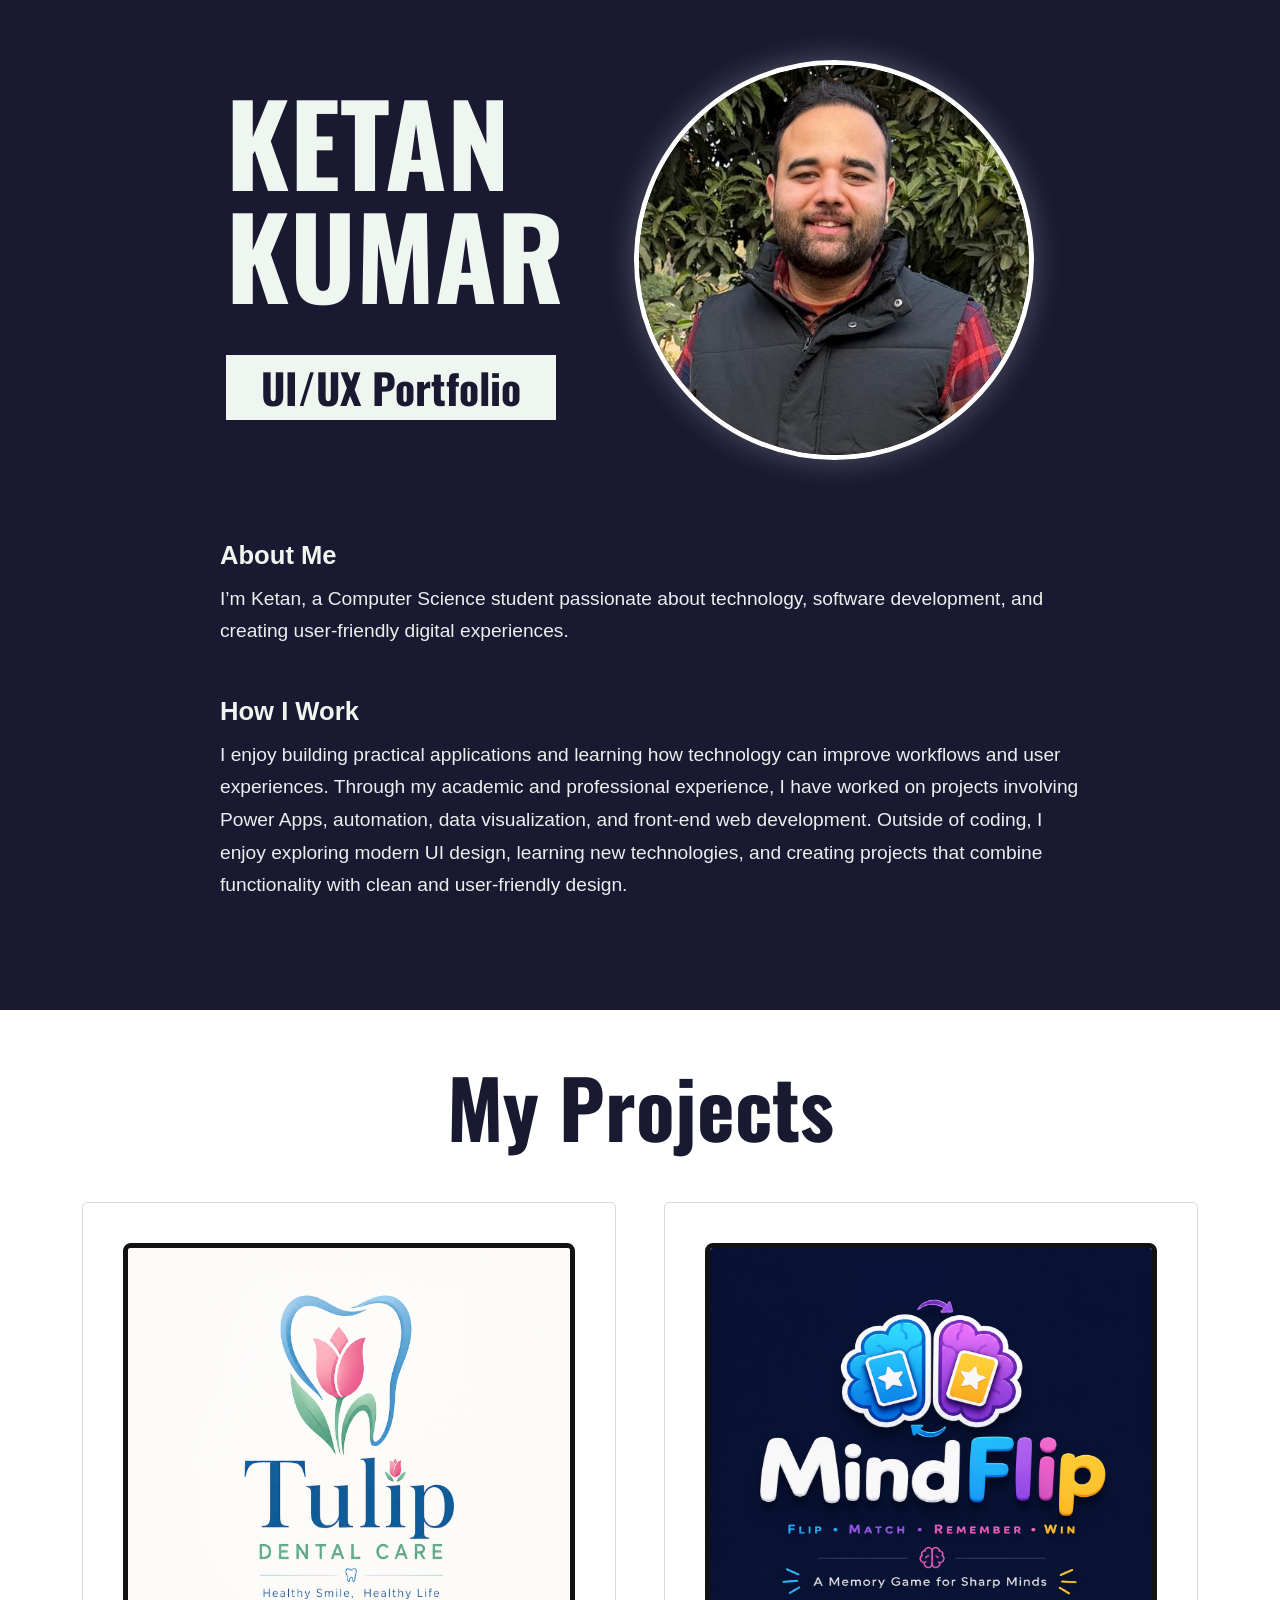
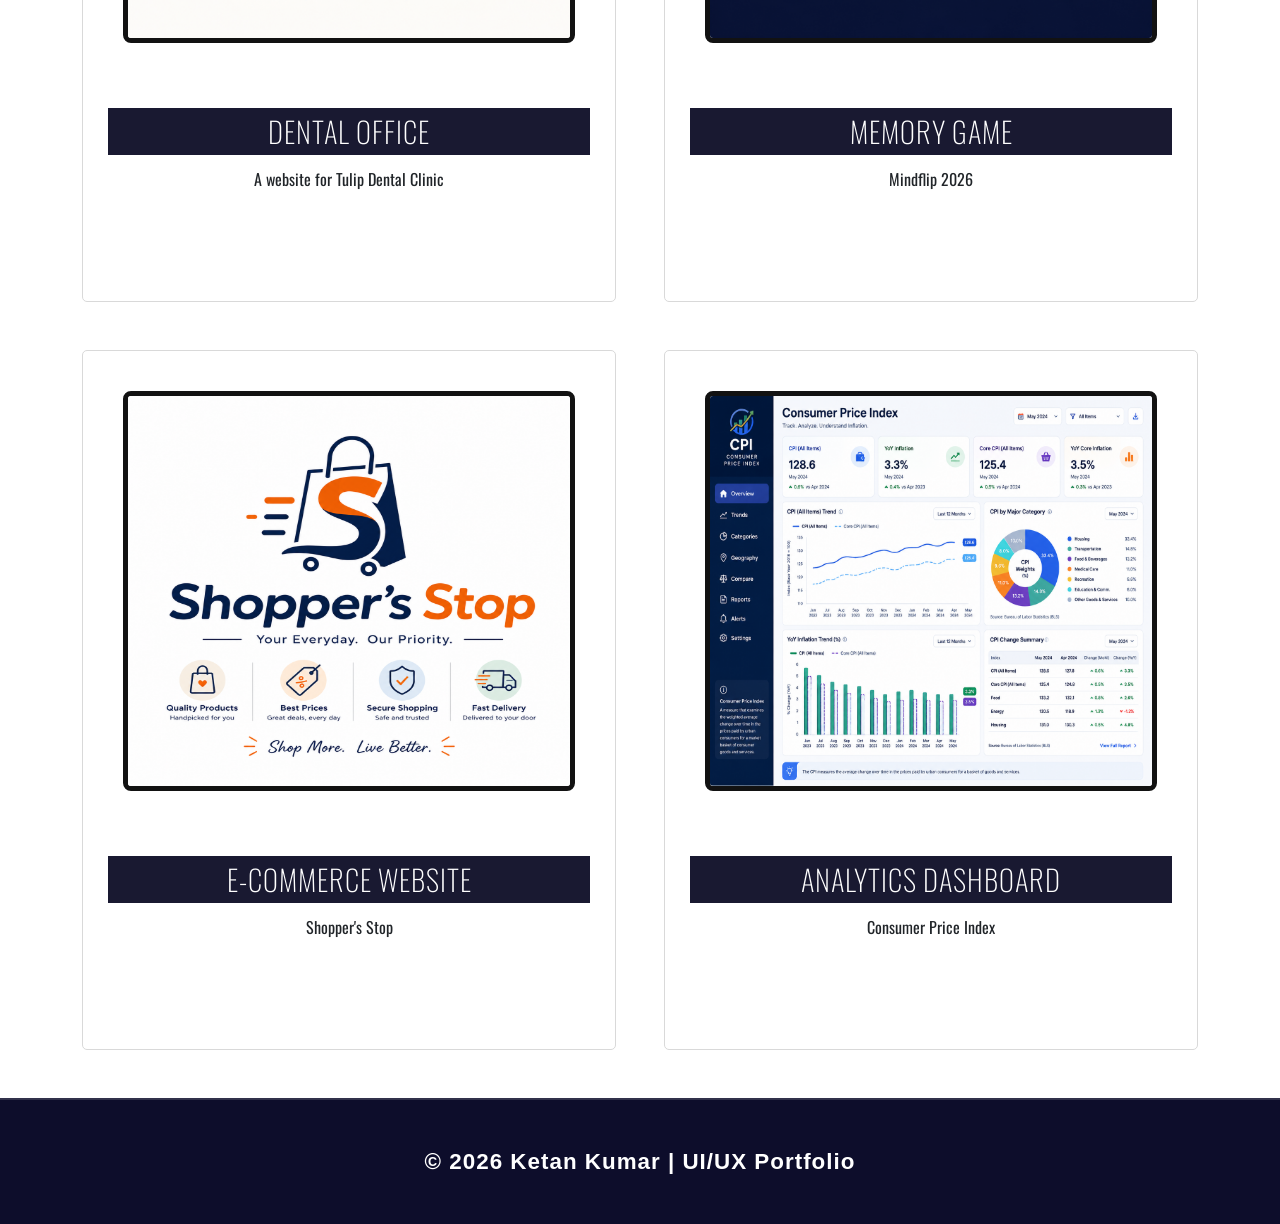
==== index.html @ 96fecd42 "Initial portfolio website" ====
<!DOCTYPE html>
<html lang="en">

<head>
  <meta charset="UTF-8" />
  <meta name="viewport" content="width=device-width, initial-scale=1" />
  <title>Ketan Kumar – Aspiring UI/UX Designer</title>

  <!-- Google Fonts -->
  <link href="https://fonts.googleapis.com/css2?family=Oswald:wght@700&display=swap" rel="stylesheet" />

  <!-- Bootstrap CSS -->
  <link href="https://cdn.jsdelivr.net/npm/bootstrap@5.3.3/dist/css/bootstrap.min.css" rel="stylesheet" />

  <!-- External CSS -->
  <link rel="stylesheet" href="style.css">
</head>

<body>

  <!-- HERO SECTION -->
  <section class="hero-section">
    <div class="left-side">
      <p class="ui-text">KETAN</p>
      <p class="designer-text">KUMAR</p>
      <p class="name-text">UI/UX Portfolio</p>
    </div>

       <div class="about-image">
        <img src="ProfileImage.jpeg" alt="Ketan Kumar">
    </div>

    <div class="right-side">
      <div class="section-block">
        <h3>About Me</h3>
        <p>
          I’m Ketan, a Computer Science student passionate about technology, software development, 
          and creating user-friendly digital experiences.

        </p>
      </div>

      <div class="section-block">
        <h3>How I Work</h3>
        <p>
          I enjoy building practical applications and learning how technology can improve workflows and user experiences. 
          Through my academic and professional experience, I have worked on projects involving Power Apps, automation, data visualization, 
          and front-end web development. Outside of coding, I enjoy exploring modern UI design, 
          learning new technologies, and creating projects that combine functionality with clean and user-friendly design.
        </p>
      </div>
    </div>
  </section>

  <!-- MY Projects SECTION -->
  <section class="py-5 bg-white">
    <div class="container text-center">
      <h2 class="mb-5">My Projects</h2>

      <div class="row row-cols-1 row-cols-md-2 g-5 justify-content-center">

        <div class="col">
          <a href="underDevelopment.html" target="_blank"class="text-decoration-none text-dark">
            <div class="card design-card h-100">
              <div class="image-wrapper">
                <img src="Design1.png" class="card-img-top" alt="Dental office Placeholder">
              </div>

              <div class="card-body">
                <h5 class="card-title">Dental office</h5>
                <p class="card-text">A website for Tulip Dental Clinic</p>
              </div>
            </div>
          </a>
        </div>

        <div class="col">
          <a href="underDevelopment.html" target="_blank" class="text-decoration-none text-dark">
            <div class="card design-card h-100">
              <div class="image-wrapper">
                <img src="Design2.png" class="card-img-top" alt="Game Placeholder">
              </div>

              <div class="card-body">
                <h5 class="card-title">Memory Game</h5>
                <p class="card-text">Mindflip 2026</p>
              </div>
            </div>
          </a>
        </div>

        <div class="col">
          <a href="underDevelopment.html" target="_blank"class="text-decoration-none text-dark">
            <div class="card design-card h-100">
              <div class="image-wrapper">
                <img src="Design3.png" class="card-img-top" alt="E-commerce Placeholder">
              </div>

              <div class="card-body">
                <h5 class="card-title">E-commerce Website</h5>
                <p class="card-text">Shopper's Stop</p>
              </div>
            </div>
          </a>
        </div>

        <div class="col">
          <a href="underDevelopment.html" target="_blank"class="text-decoration-none text-dark">
            <div class="card design-card h-100">
              <div class="image-wrapper">
                <img src="Design4.png" class="card-img-top" alt="Data Analysis">
              </div>

              <div class="card-body">
                <h5 class="card-title">Analytics Dashboard</h5>
                <p class="card-text">Consumer Price Index</p>
              </div>
            </div>
          </a>
        </div>

      </div>
    </div>
  </section>

  <footer class="footer">
    <p>© 2026 Ketan Kumar | UI/UX Portfolio</p>
</footer>

</body>

</html>
---- style.css ----
:root {
  --purple: #191931;
  --white: #eff5ef;
}

body {
  margin: 0;
  font-family: 'Oswald', sans-serif;
}

/* ---------- HERO SECTION ---------- */

.hero-section {
  background-color: var(--purple);
  color: var(--white);
  display: flex;
  min-height: 80vh;
  padding: 60px;
  box-sizing: border-box;
  align-items: center;
  justify-content: center;
  gap: 80px;
  flex-wrap: wrap;
}

.about-image{
    margin-left: -10px;
    margin-right: 20px;
}

.about-image img{
    width: 400px;
    height: 400px;
    object-fit: cover;
    border-radius: 50%;
    border: 5px solid white;
    box-shadow: 0 0 30px rgba(255,255,255,0.25);
    transition: 0.3s ease;
}

.about-image img:hover{
    transform: scale(1.03);
}

.left-side {
  display: flex;
  flex-direction: column;
  align-items: flex-start;
  justify-content: center;
  gap: 0;
  flex-basis: 250px;
}

.ui-text,
.designer-text {
  font-weight: 900;
  font-size: 7rem;
  line-height: 1;
  margin: 10;
  letter-spacing: -0.00em;
  user-select: none;
  color: var(--white);
}

.designer-text {
  margin-top: -15px;
}

.name-text {
  font-size: 2.6rem;
  background-color: var(--white);
  color: var(--purple);
  padding: 1px 35px;
  margin-top: 30px;
  font-weight: 700;
}

.right-side {
  flex: 1 1 450px;
  max-width: 880px;
  background-image: url('images/ProfileImage.jpeg');
  background-repeat: no-repeat;
  background-position: left center;
  background-size: 65px auto;
  padding-left: 20px;
  color: #fff;
  font-family: 'Arial', sans-serif;
}

.section-block {
  margin-bottom: 48px;
}

.section-block h3 {
  font-size: 1.6rem;
  font-weight: 700;
  margin-bottom: 12px;
  color: var(--white);
}

.section-block p {
  font-size: 1.2rem;
  line-height: 1.7;
  color: #eee;
  font-weight: normal;
}

/* ---------- MY DESIGNS SECTION ---------- */

.image-wrapper {
    width: 100%;
    height: 420px;
  /*aspect-ratio: 4 / 3;*/
  overflow: hidden;
  padding:50px;
}

.image-wrapper img {
  object-fit: fill;
  width: 100%;
  height: 100%;
  border: hsl(0, 0%, 7%) solid 5px;
  border-radius: 0.5rem;
}

.design-card:hover .image-wrapper img {
  transform: scale(1.05);
}

.design-card{
    border-radius: 5px;
    overflow: hidden;
    transition: 0.3s ease;
    border: 1px solid #d9d9d9;
    background: white;
    min-height: 600px;
    width: 100%;
}


.design-card.card {
    border: 1px solid #d9d9d9 !important;
    min-height: 700px;
    width: 100%;
}

.design-card .image-wrapper {
    width: 100%;
    height: 480px;
    overflow: hidden;
    padding: 40px;
}

.card-title {
  background-color: var(--purple);
  color: white;
  padding: 12px 20px;
  display: inline-block;
  width: 100%;
  font-weight: 100;
  font-size: 1.8rem;
  line-height: 0.8;
  text-transform: uppercase;
  letter-spacing: 1px;
  margin-bottom: 12px;

}
.card-body {
  padding: 25px;
  text-align: center;
}

h2.mb-5 {
  color: var(--purple);
  font-size: 5rem;
  font-weight: 700;
}

/* ---------- RESPONSIVE ---------- */

@media (max-width: 768px) {

  .hero-section {
    flex-direction: column;
    padding: 40px 30px;
  }

  .left-side {
    flex-basis: auto;
    align-items: center;
    text-align: center;
    margin-bottom: 40px;
  }

  .right-side {
    background-position: top center;
    background-size: 30px;
    padding-left: 0;
    padding-top: 60px;
  }

  .ui-text {
    font-size: 4.5rem;
  }

  .designer-text {
    font-size: 3rem;
    margin-top: -10px;
  }

  .name-text {
    font-size: 2.4rem;
    margin-top: 30px;
  }
}

/* ---------- FOOTER ---------- */

.footer{
    background-color: #0d0d2b;
    color: white;
    text-align: center;
    padding: 45px 20px;
    font-size: 1.4rem;
    font-weight: 600;
    letter-spacing: 1px;
    border-top: 2px solid rgba(255,255,255,0.15);
     font-family: 'Arial', sans-serif;
}

.footer p{
    margin: 0;
}
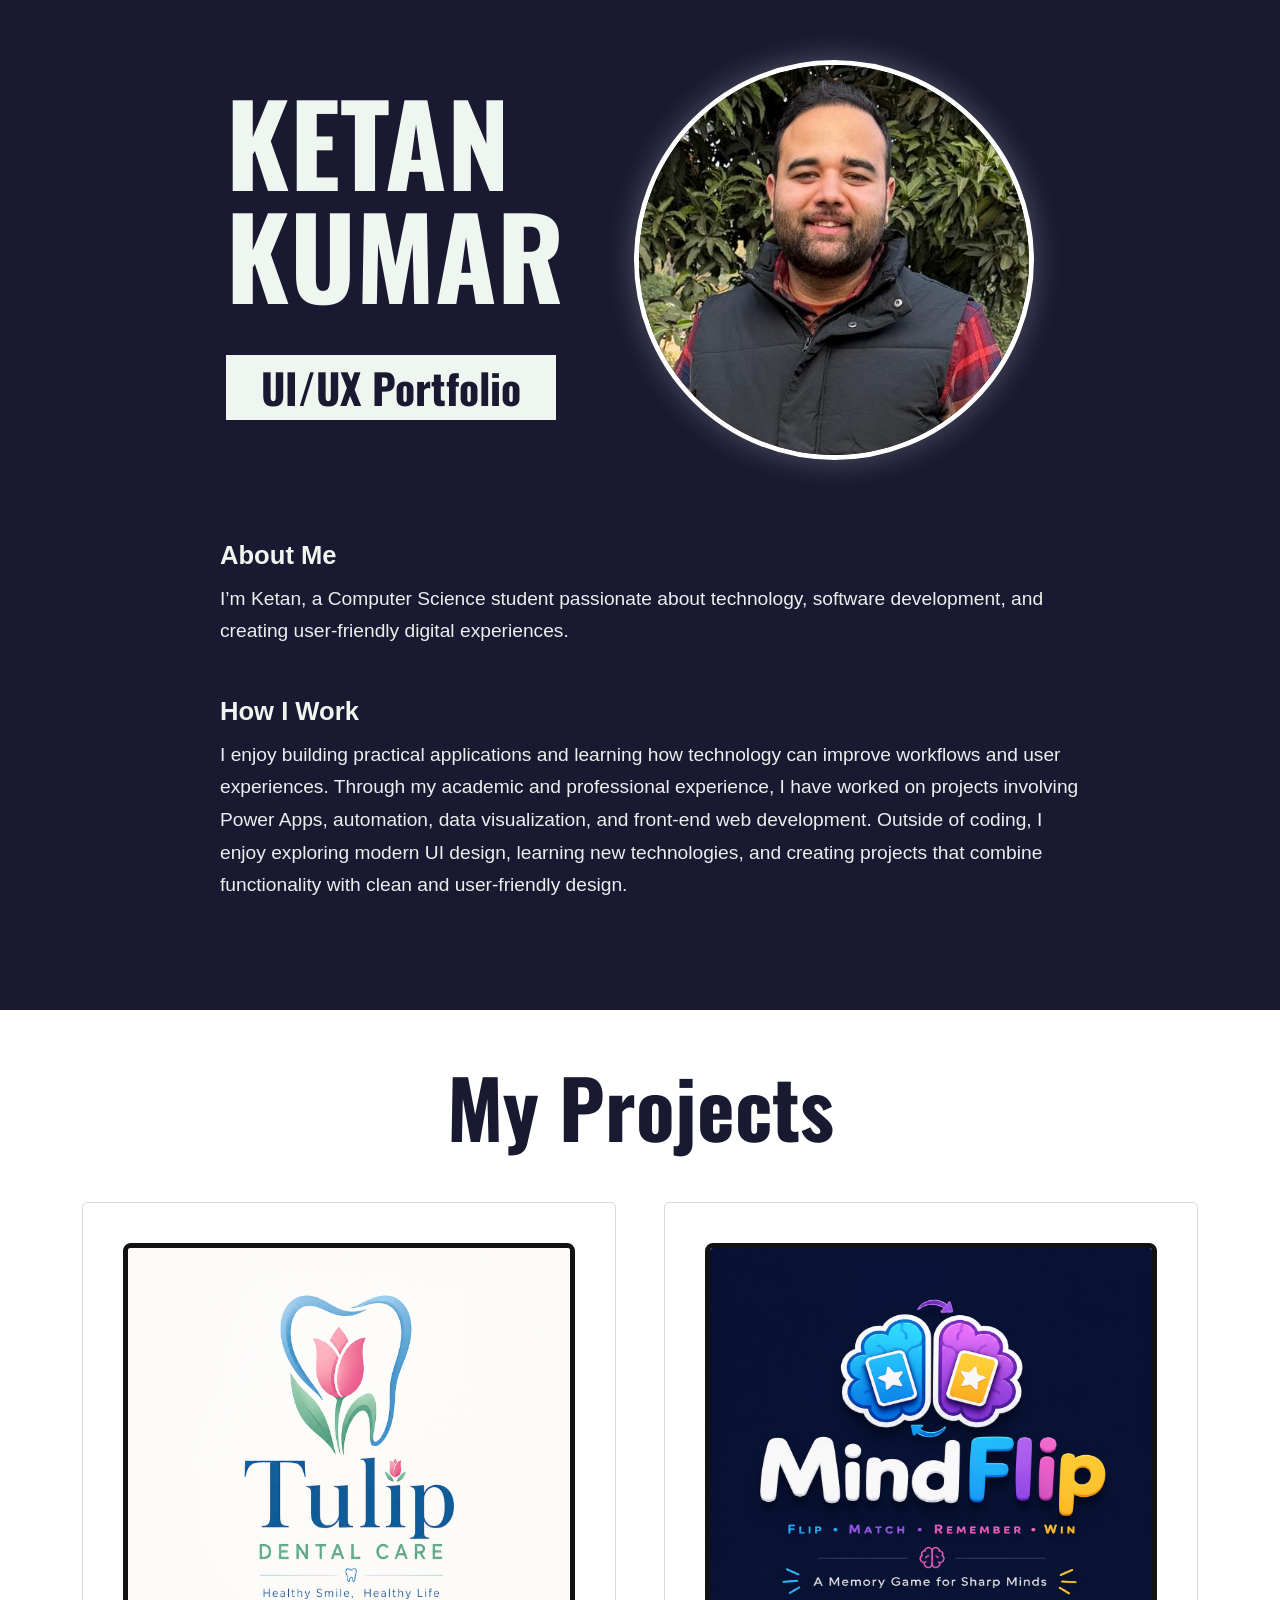
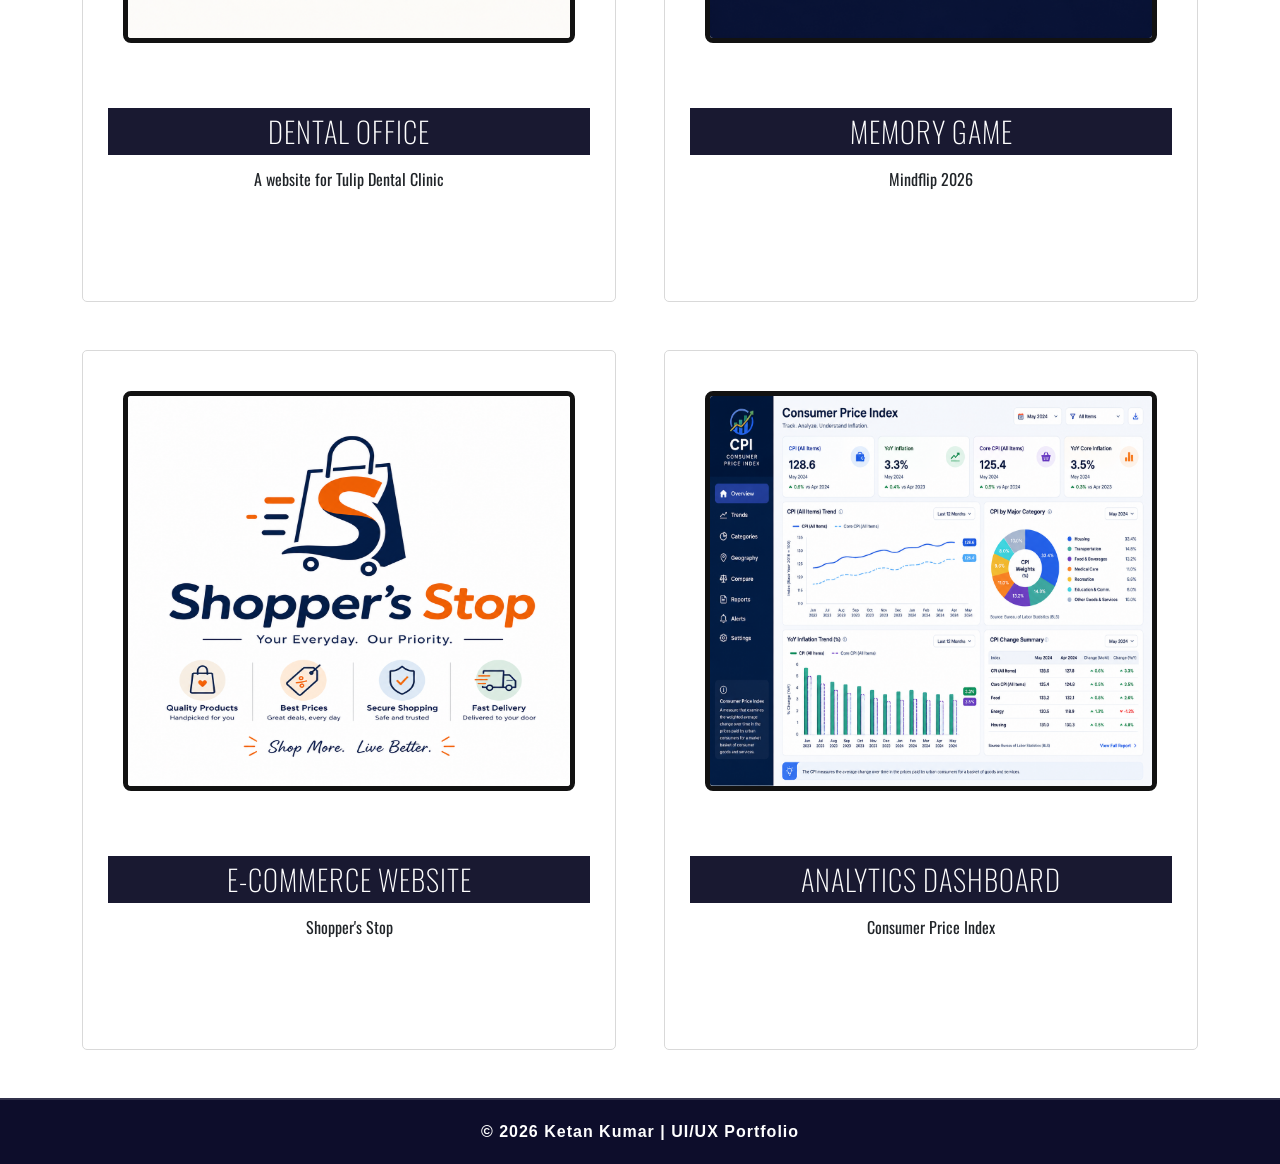
==== commit 0bf13b60: "Fix formatting of anchor tags in index.html" ====
--- a/index.html
+++ b/index.html
@@ -60,7 +60,7 @@
       <div class="row row-cols-1 row-cols-md-2 g-5 justify-content-center">
 
         <div class="col">
-          <a href="underDevelopment.html" target="_blank"class="text-decoration-none text-dark">
+          <a href="underDevelopment.html" target="_blank" class="text-decoration-none text-dark">
             <div class="card design-card h-100">
               <div class="image-wrapper">
                 <img src="Design1.png" class="card-img-top" alt="Dental office Placeholder">
@@ -90,7 +90,7 @@
         </div>
 
         <div class="col">
-          <a href="underDevelopment.html" target="_blank"class="text-decoration-none text-dark">
+          <a href="underDevelopment.html" target="_blank" class="text-decoration-none text-dark">
             <div class="card design-card h-100">
               <div class="image-wrapper">
                 <img src="Design3.png" class="card-img-top" alt="E-commerce Placeholder">
@@ -105,7 +105,7 @@
         </div>
 
         <div class="col">
-          <a href="underDevelopment.html" target="_blank"class="text-decoration-none text-dark">
+          <a href="underDevelopment.html" target="_blank" class="text-decoration-none text-dark">
             <div class="card design-card h-100">
               <div class="image-wrapper">
                 <img src="Design4.png" class="card-img-top" alt="Data Analysis">
@@ -129,4 +129,4 @@
 
 </body>
 
-</html>+</html>
--- a/style.css
+++ b/style.css
@@ -212,6 +212,14 @@
     font-size: 2.4rem;
     margin-top: 30px;
   }
+  @media (max-width: 768px){
+
+    .about-image img{
+        width: 250px;
+        height: 250px;
+    }
+
+}
 }
 
 /* ---------- FOOTER ---------- */
@@ -220,8 +228,8 @@
     background-color: #0d0d2b;
     color: white;
     text-align: center;
-    padding: 45px 20px;
-    font-size: 1.4rem;
+    padding: 20px 15px;
+    font-size: 1rem;
     font-weight: 600;
     letter-spacing: 1px;
     border-top: 2px solid rgba(255,255,255,0.15);
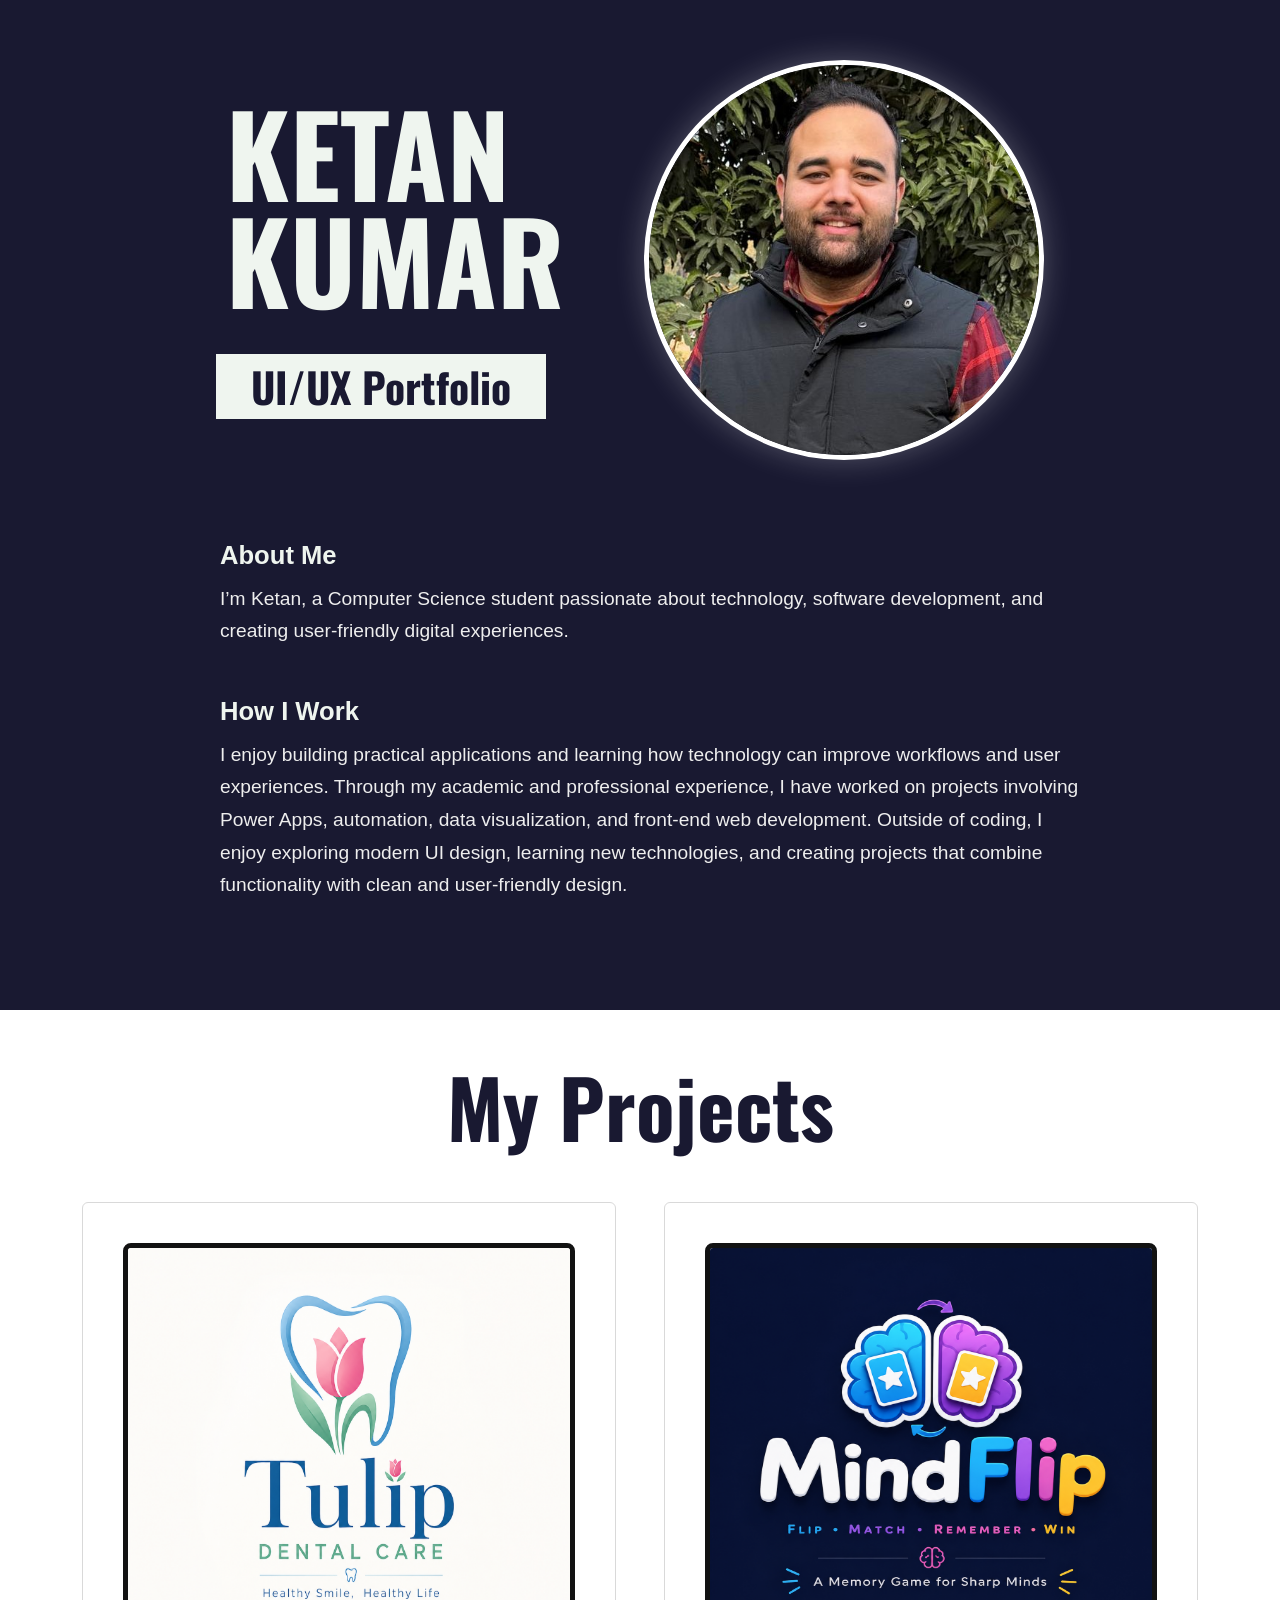
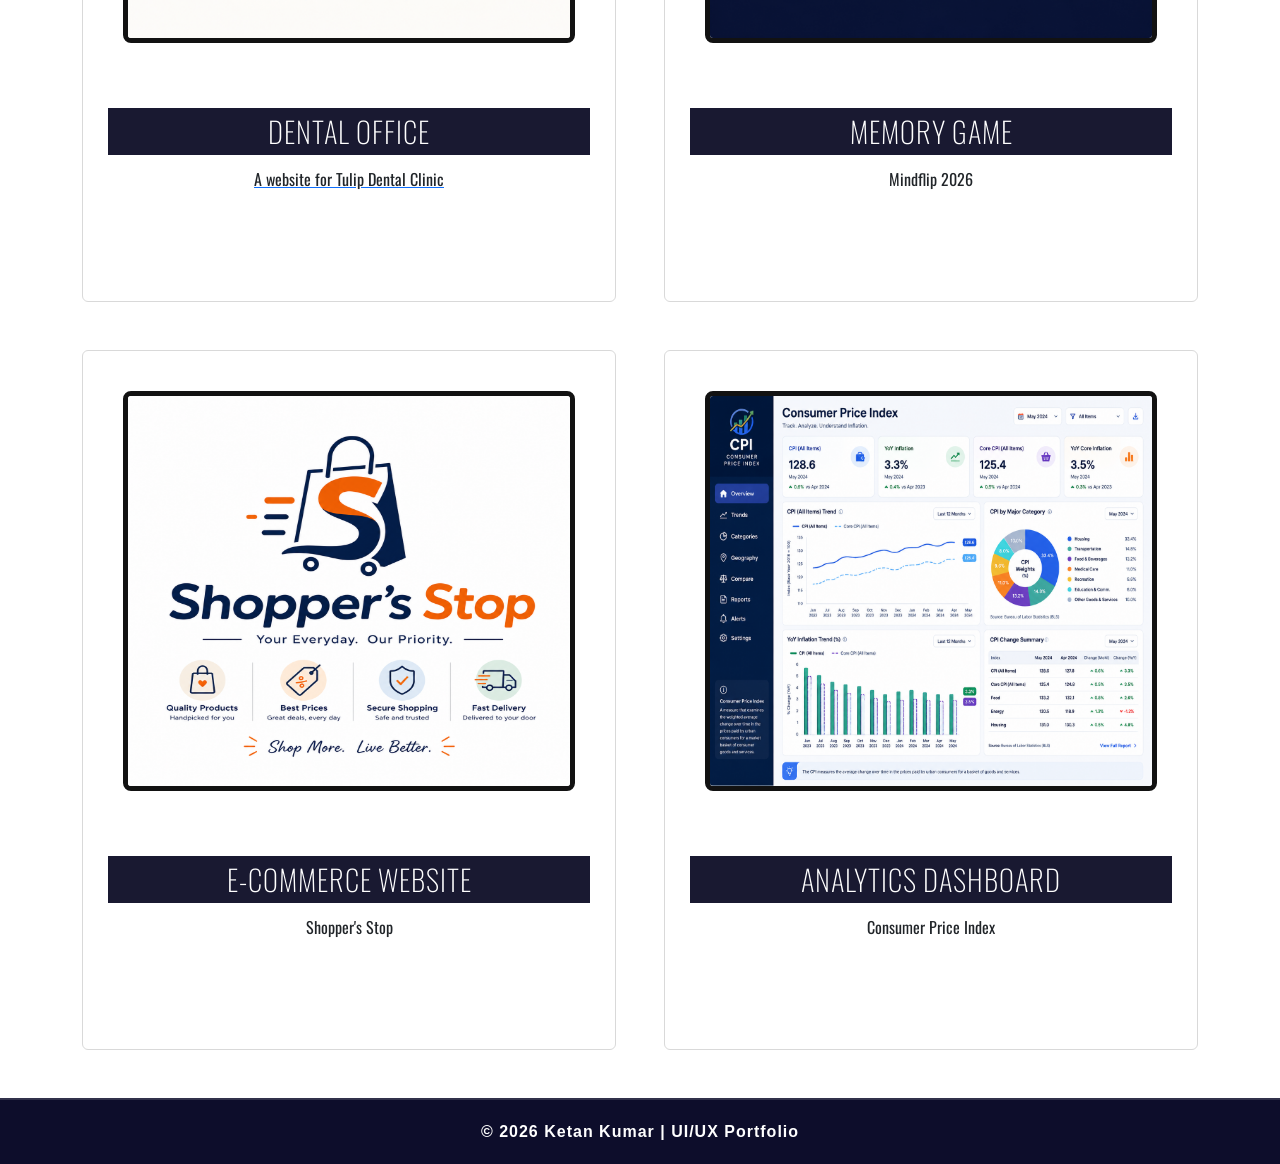
==== commit 15c43b37: "Link Tulip Dental Care to portfolio" ====
--- a/index.html
+++ b/index.html
@@ -60,7 +60,8 @@
       <div class="row row-cols-1 row-cols-md-2 g-5 justify-content-center">
 
         <div class="col">
-          <a href="underDevelopment.html" target="_blank" class="text-decoration-none text-dark">
+         <!-- <a href="underDevelopment.html" target="_blank" class="text-decoration-none text-dark"> -->
+            <a href="https://tulipdentalcare-ketankumar.vercel.app/" target="_blank">
             <div class="card design-card h-100">
               <div class="image-wrapper">
                 <img src="Design1.png" class="card-img-top" alt="Dental office Placeholder">
--- a/style.css
+++ b/style.css
@@ -56,7 +56,7 @@
   font-weight: 900;
   font-size: 7rem;
   line-height: 1;
-  margin: 10;
+  margin: 10px;
   letter-spacing: -0.00em;
   user-select: none;
   color: var(--white);
@@ -126,7 +126,7 @@
 .design-card:hover .image-wrapper img {
   transform: scale(1.05);
 }
-
+/*
 .design-card{
     border-radius: 5px;
     overflow: hidden;
@@ -136,6 +136,7 @@
     min-height: 600px;
     width: 100%;
 }
+*/
 
 
 .design-card.card {
@@ -212,6 +213,9 @@
     font-size: 2.4rem;
     margin-top: 30px;
   }
+
+}
+
   @media (max-width: 768px){
 
     .about-image img{
@@ -219,7 +223,6 @@
         height: 250px;
     }
 
-}
 }
 
 /* ---------- FOOTER ---------- */
@@ -238,4 +241,4 @@
 
 .footer p{
     margin: 0;
-}+}
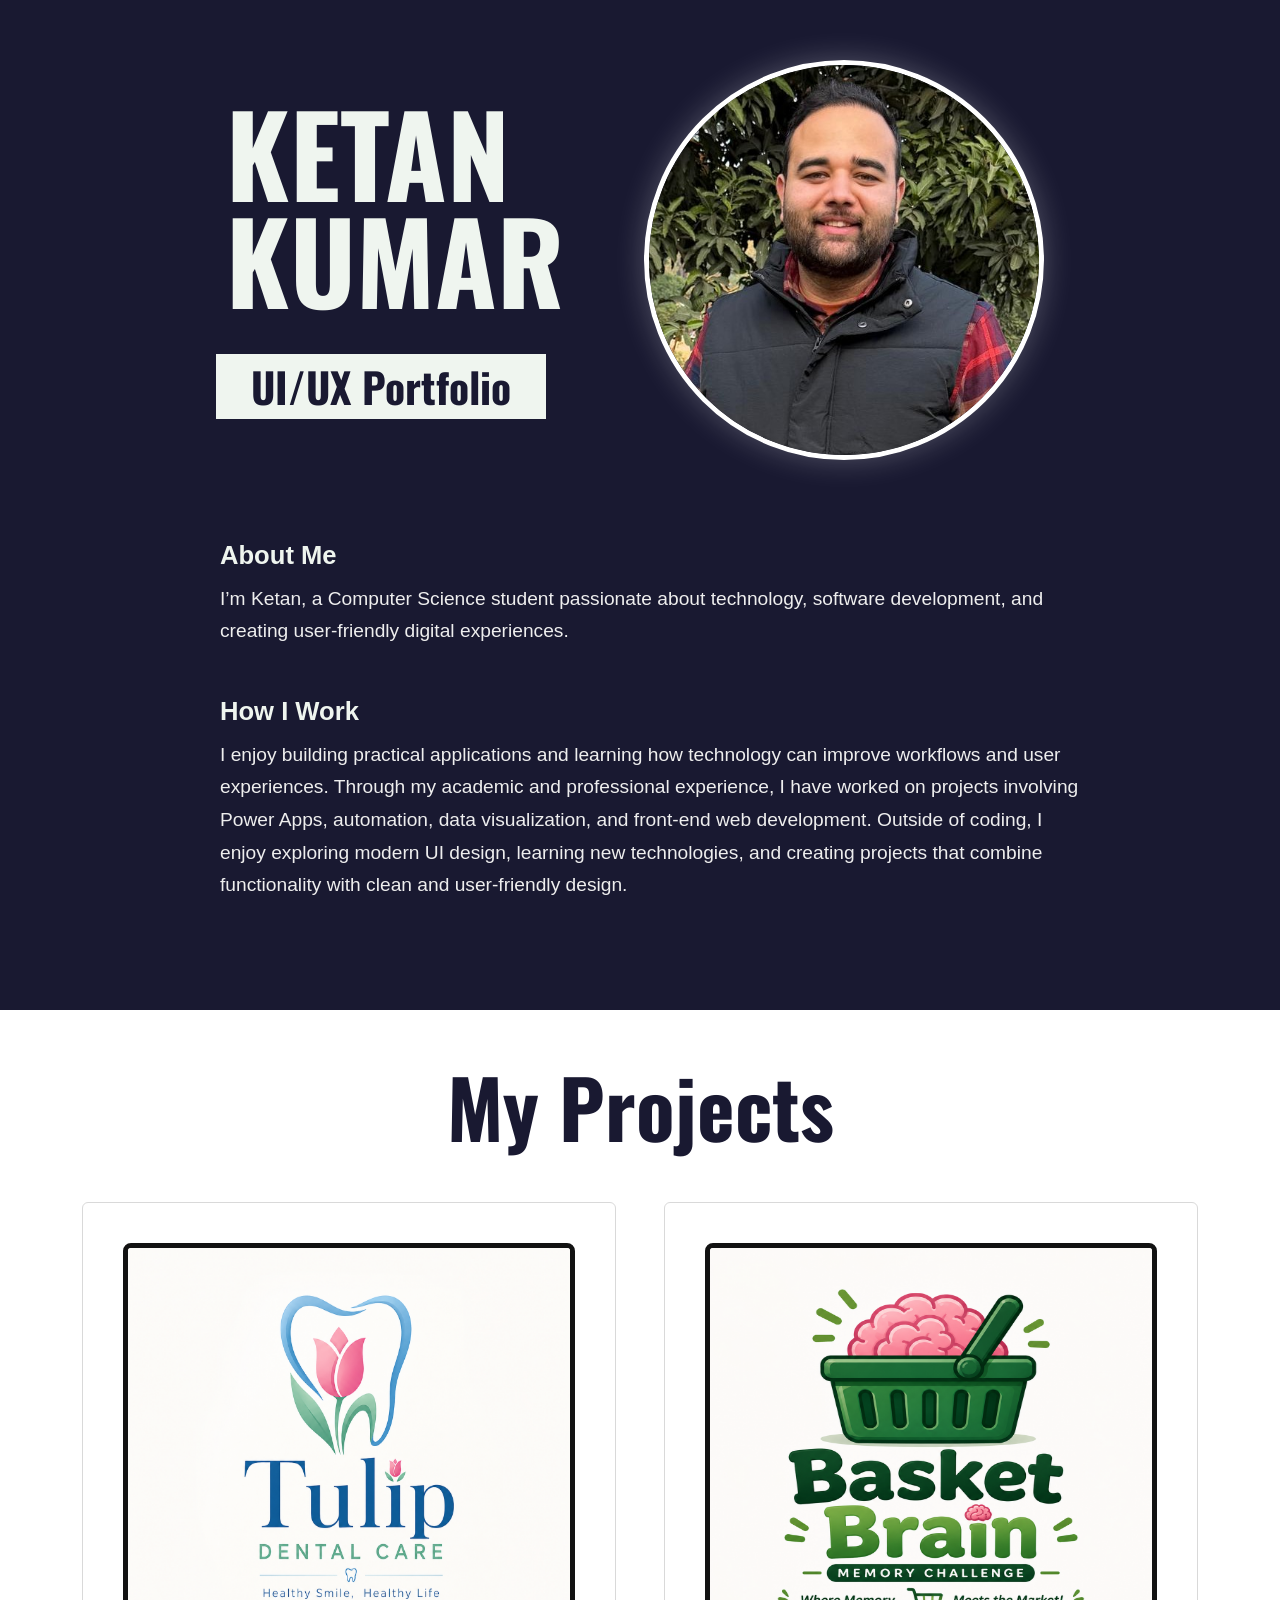
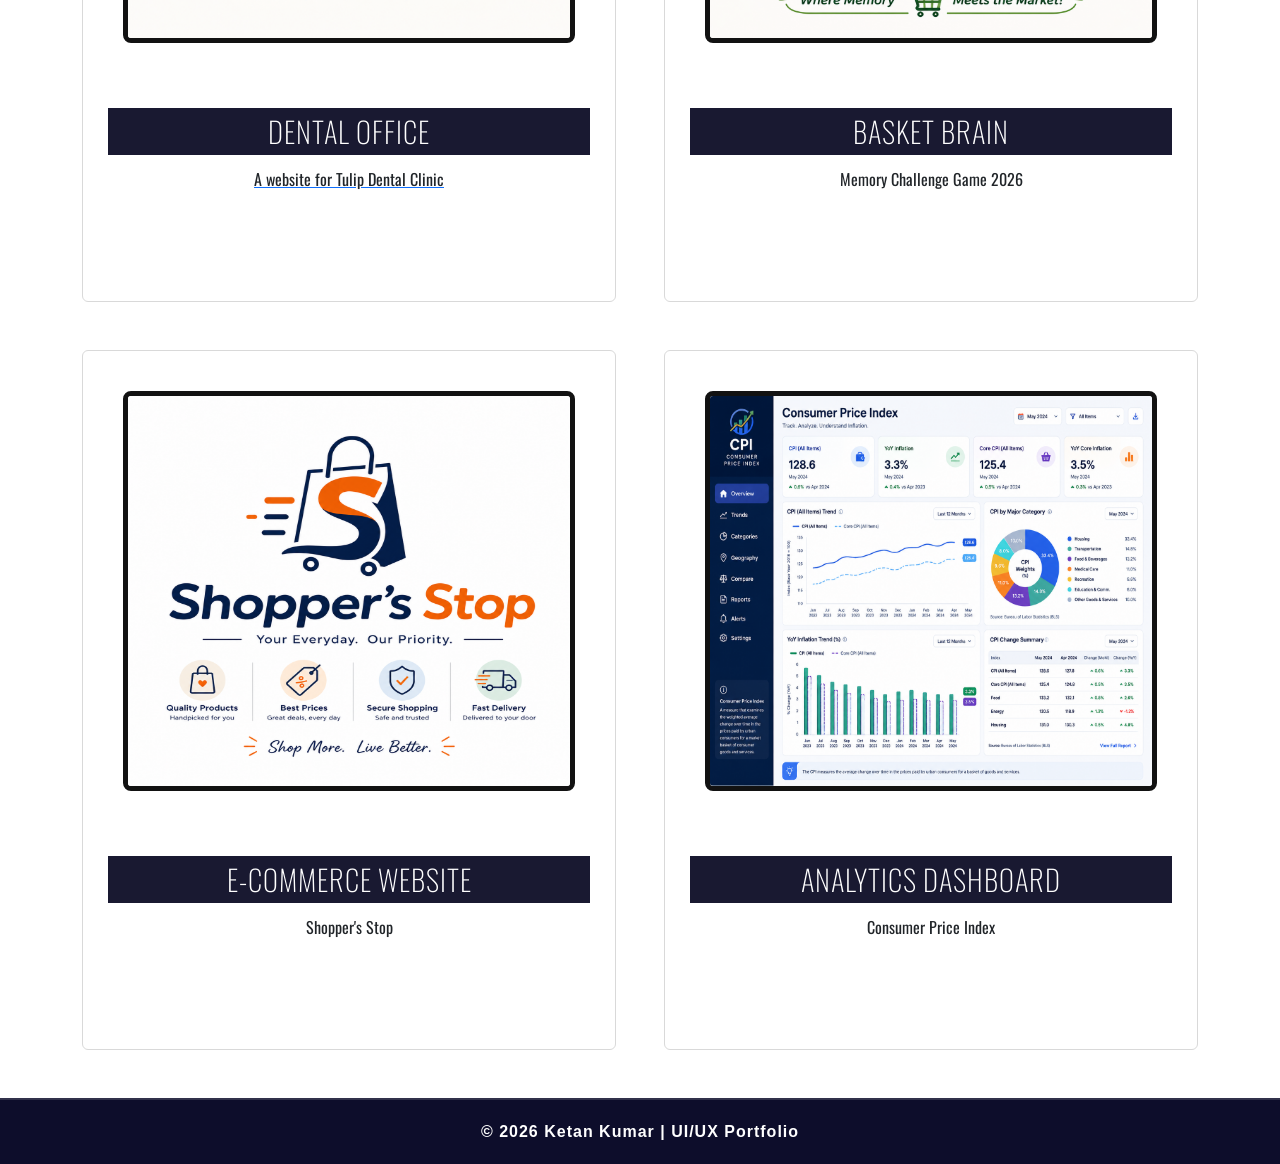
==== commit 513a3adf: "Added Memory Game" ====
--- a/index.html
+++ b/index.html
@@ -76,15 +76,15 @@
         </div>
 
         <div class="col">
-          <a href="underDevelopment.html" target="_blank" class="text-decoration-none text-dark">
+          <a href="https://basketbrain-ketankumar.vercel.app/" target="_blank" class="text-decoration-none text-dark">
             <div class="card design-card h-100">
               <div class="image-wrapper">
-                <img src="Design2.png" class="card-img-top" alt="Game Placeholder">
+                <img src="Design2.png" class="card-img-top" alt="Basket Brain Placeholder">
               </div>
 
               <div class="card-body">
-                <h5 class="card-title">Memory Game</h5>
-                <p class="card-text">Mindflip 2026</p>
+                <h5 class="card-title">Basket Brain</h5>
+                <p class="card-text">Memory Challenge Game 2026</p>
               </div>
             </div>
           </a>
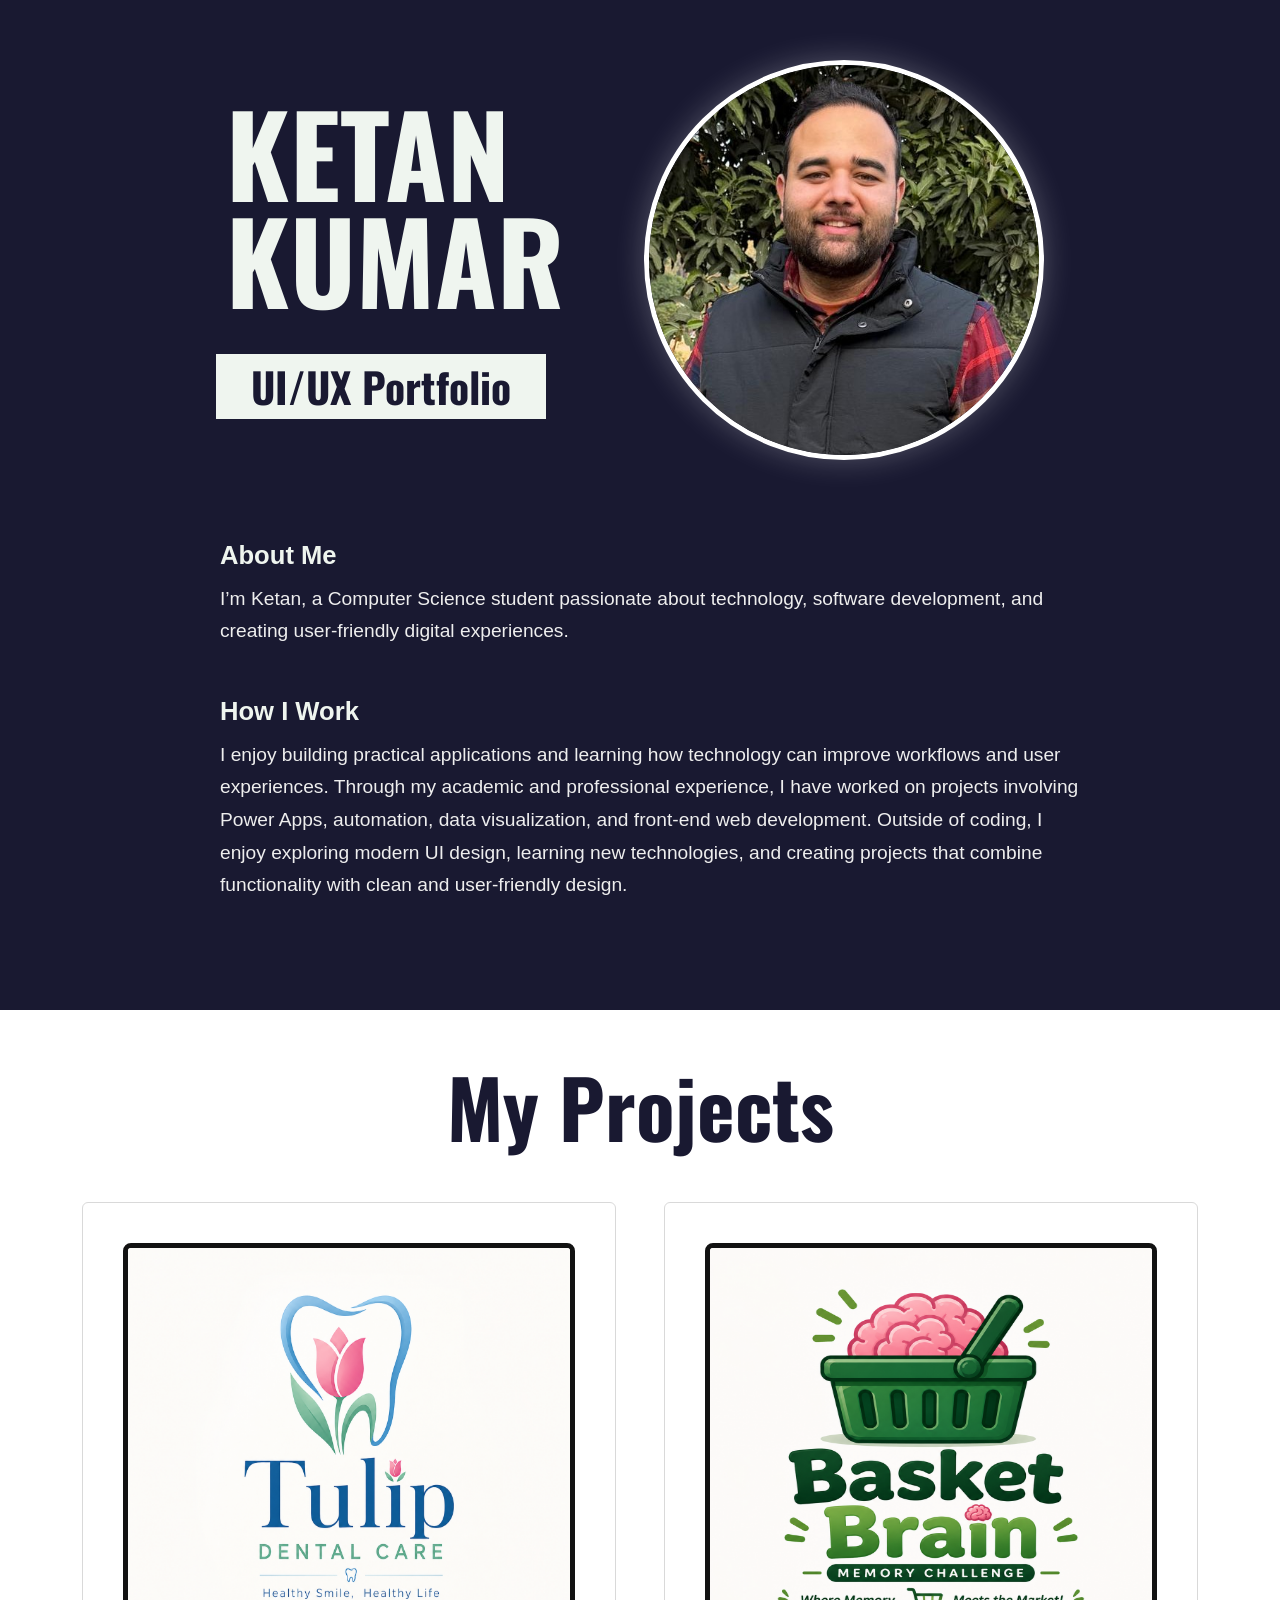
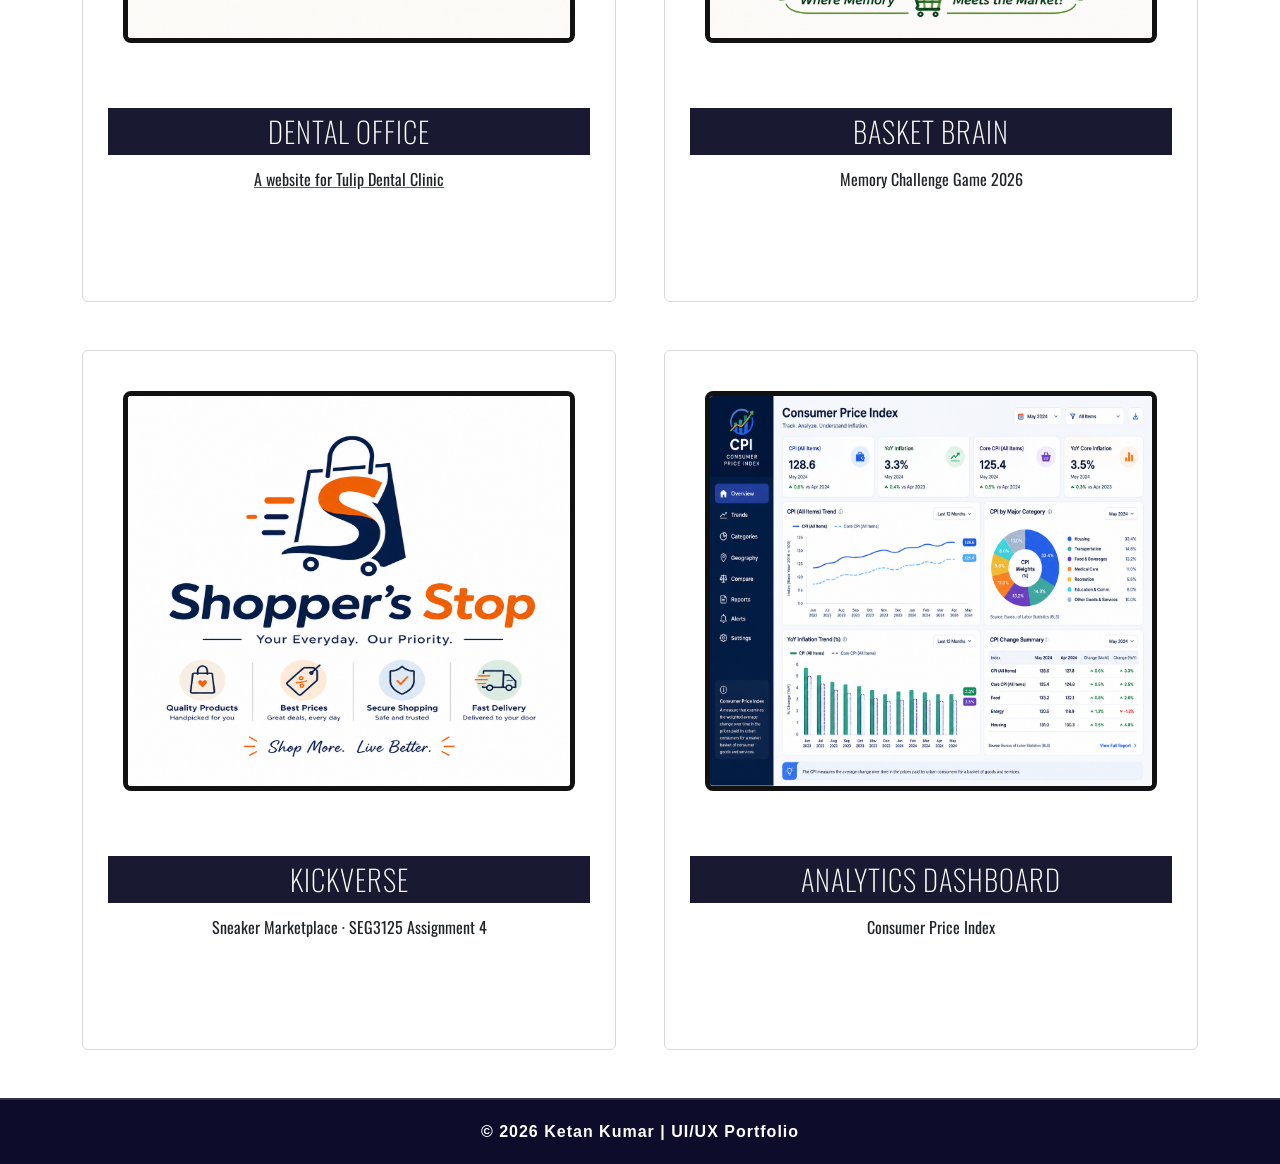
==== commit 9622f019: "Add KickVerse project card" ====
--- a/index.html
+++ b/index.html
@@ -1,133 +1,134 @@
-<!DOCTYPE html>
-<html lang="en">
-
-<head>
-  <meta charset="UTF-8" />
-  <meta name="viewport" content="width=device-width, initial-scale=1" />
-  <title>Ketan Kumar – Aspiring UI/UX Designer</title>
-
-  <!-- Google Fonts -->
-  <link href="https://fonts.googleapis.com/css2?family=Oswald:wght@700&display=swap" rel="stylesheet" />
-
-  <!-- Bootstrap CSS -->
-  <link href="https://cdn.jsdelivr.net/npm/bootstrap@5.3.3/dist/css/bootstrap.min.css" rel="stylesheet" />
-
-  <!-- External CSS -->
-  <link rel="stylesheet" href="style.css">
-</head>
-
-<body>
-
-  <!-- HERO SECTION -->
-  <section class="hero-section">
-    <div class="left-side">
-      <p class="ui-text">KETAN</p>
-      <p class="designer-text">KUMAR</p>
-      <p class="name-text">UI/UX Portfolio</p>
-    </div>
-
-       <div class="about-image">
-        <img src="ProfileImage.jpeg" alt="Ketan Kumar">
-    </div>
-
-    <div class="right-side">
-      <div class="section-block">
-        <h3>About Me</h3>
-        <p>
-          I’m Ketan, a Computer Science student passionate about technology, software development, 
-          and creating user-friendly digital experiences.
-
-        </p>
-      </div>
-
-      <div class="section-block">
-        <h3>How I Work</h3>
-        <p>
-          I enjoy building practical applications and learning how technology can improve workflows and user experiences. 
-          Through my academic and professional experience, I have worked on projects involving Power Apps, automation, data visualization, 
-          and front-end web development. Outside of coding, I enjoy exploring modern UI design, 
-          learning new technologies, and creating projects that combine functionality with clean and user-friendly design.
-        </p>
-      </div>
-    </div>
-  </section>
-
-  <!-- MY Projects SECTION -->
-  <section class="py-5 bg-white">
-    <div class="container text-center">
-      <h2 class="mb-5">My Projects</h2>
-
-      <div class="row row-cols-1 row-cols-md-2 g-5 justify-content-center">
-
-        <div class="col">
-         <!-- <a href="underDevelopment.html" target="_blank" class="text-decoration-none text-dark"> -->
-            <a href="https://tulipdentalcare-ketankumar.vercel.app/" target="_blank">
-            <div class="card design-card h-100">
-              <div class="image-wrapper">
-                <img src="Design1.png" class="card-img-top" alt="Dental office Placeholder">
-              </div>
-
-              <div class="card-body">
-                <h5 class="card-title">Dental office</h5>
-                <p class="card-text">A website for Tulip Dental Clinic</p>
-              </div>
-            </div>
-          </a>
-        </div>
-
-        <div class="col">
-          <a href="https://basketbrain-ketankumar.vercel.app/" target="_blank" class="text-decoration-none text-dark">
-            <div class="card design-card h-100">
-              <div class="image-wrapper">
-                <img src="Design2.png" class="card-img-top" alt="Basket Brain Placeholder">
-              </div>
-
-              <div class="card-body">
-                <h5 class="card-title">Basket Brain</h5>
-                <p class="card-text">Memory Challenge Game 2026</p>
-              </div>
-            </div>
-          </a>
-        </div>
-
-        <div class="col">
-          <a href="underDevelopment.html" target="_blank" class="text-decoration-none text-dark">
-            <div class="card design-card h-100">
-              <div class="image-wrapper">
-                <img src="Design3.png" class="card-img-top" alt="E-commerce Placeholder">
-              </div>
-
-              <div class="card-body">
-                <h5 class="card-title">E-commerce Website</h5>
-                <p class="card-text">Shopper's Stop</p>
-              </div>
-            </div>
-          </a>
-        </div>
-
-        <div class="col">
-          <a href="underDevelopment.html" target="_blank" class="text-decoration-none text-dark">
-            <div class="card design-card h-100">
-              <div class="image-wrapper">
-                <img src="Design4.png" class="card-img-top" alt="Data Analysis">
-              </div>
-
-              <div class="card-body">
-                <h5 class="card-title">Analytics Dashboard</h5>
-                <p class="card-text">Consumer Price Index</p>
-              </div>
-            </div>
-          </a>
-        </div>
-
-      </div>
-    </div>
-  </section>
-
-  <footer class="footer">
-    <p>© 2026 Ketan Kumar | UI/UX Portfolio</p>
-</footer>
-
-</body>
-
-</html>
+<!DOCTYPE html>
+<html lang="en">
+
+<head>
+  <meta charset="UTF-8" />
+  <meta name="viewport" content="width=device-width, initial-scale=1" />
+  <title>Ketan Kumar – Aspiring UI/UX Designer</title>
+
+  <!-- Google Fonts -->
+  <link href="https://fonts.googleapis.com/css2?family=Oswald:wght@700&display=swap" rel="stylesheet" />
+
+  <!-- Bootstrap CSS -->
+  <link href="https://cdn.jsdelivr.net/npm/bootstrap@5.3.3/dist/css/bootstrap.min.css" rel="stylesheet" />
+
+  <!-- External CSS -->
+  <link rel="stylesheet" href="style.css">
+</head>
+
+<body>
+
+  <!-- HERO SECTION -->
+  <section class="hero-section">
+    <div class="left-side">
+      <p class="ui-text">KETAN</p>
+      <p class="designer-text">KUMAR</p>
+      <p class="name-text">UI/UX Portfolio</p>
+    </div>
+
+       <div class="about-image">
+        <img src="ProfileImage.jpeg" alt="Ketan Kumar">
+    </div>
+
+    <div class="right-side">
+      <div class="section-block">
+        <h3>About Me</h3>
+        <p>
+          I’m Ketan, a Computer Science student passionate about technology, software development, 
+          and creating user-friendly digital experiences.
+
+        </p>
+      </div>
+
+      <div class="section-block">
+        <h3>How I Work</h3>
+        <p>
+          I enjoy building practical applications and learning how technology can improve workflows and user experiences. 
+          Through my academic and professional experience, I have worked on projects involving Power Apps, automation, data visualization, 
+          and front-end web development. Outside of coding, I enjoy exploring modern UI design, 
+          learning new technologies, and creating projects that combine functionality with clean and user-friendly design.
+        </p>
+      </div>
+    </div>
+  </section>
+
+  <!-- MY Projects SECTION -->
+  <section class="py-5 bg-white">
+    <div class="container text-center">
+      <h2 class="mb-5">My Projects</h2>
+
+      <div class="row row-cols-1 row-cols-md-2 g-5 justify-content-center">
+
+        <div class="col">
+         <!-- <a href="underDevelopment.html" target="_blank" class="text-decoration-none text-dark"> -->
+            <a href="https://tulipdentalcare-ketankumar.vercel.app/" target="_blank">
+            <div class="card design-card h-100">
+              <div class="image-wrapper">
+                <img src="Design1.png" class="card-img-top" alt="Dental office Placeholder">
+              </div>
+
+              <div class="card-body">
+                <h5 class="card-title">Dental office</h5>
+                <p class="card-text">A website for Tulip Dental Clinic</p>
+              </div>
+            </div>
+          </a>
+        </div>
+
+        <div class="col">
+          <a href="https://basketbrain-ketankumar.vercel.app/" target="_blank" class="text-decoration-none text-dark">
+            <div class="card design-card h-100">
+              <div class="image-wrapper">
+                <img src="Design2.png" class="card-img-top" alt="Basket Brain Placeholder">
+              </div>
+
+              <div class="card-body">
+                <h5 class="card-title">Basket Brain</h5>
+                <p class="card-text">Memory Challenge Game 2026</p>
+              </div>
+            </div>
+          </a>
+        </div>
+
+        <div class="col">
+          <a href="https://seg-3125-assignment4.vercel.app/" target="_blank" class="text-decoration-none text-dark">
+            <div class="card design-card h-100">
+              <div class="image-wrapper">
+                <img src="Design3.png" class="card-img-top" alt="KickVerse E-commerce">
+              </div>
+
+              <div class="card-body">
+                <h5 class="card-title">KickVerse</h5>
+                <p class="card-text">Sneaker Marketplace · SEG3125 Assignment 4</p>
+              </div>
+            </div>
+          </a>
+        </div>
+
+        <div class="col">
+          <a href="underDevelopment.html" target="_blank" class="text-decoration-none text-dark">
+            <div class="card design-card h-100">
+              <div class="image-wrapper">
+                <img src="Design4.png" class="card-img-top" alt="Data Analysis">
+              </div>
+
+              <div class="card-body">
+                <h5 class="card-title">Analytics Dashboard</h5>
+                <p class="card-text">Consumer Price Index</p>
+              </div>
+            </div>
+          </a>
+        </div>
+
+      </div>
+    </div>
+  </section>
+
+  <footer class="footer">
+    <p>© 2026 Ketan Kumar | UI/UX Portfolio</p>
+</footer>
+
+</body>
+
+</html>
+                                                                                                                                                       
--- a/style.css
+++ b/style.css
@@ -1,244 +1,244 @@
-:root {
-  --purple: #191931;
-  --white: #eff5ef;
-}
-
-body {
-  margin: 0;
-  font-family: 'Oswald', sans-serif;
-}
-
-/* ---------- HERO SECTION ---------- */
-
-.hero-section {
-  background-color: var(--purple);
-  color: var(--white);
-  display: flex;
-  min-height: 80vh;
-  padding: 60px;
-  box-sizing: border-box;
-  align-items: center;
-  justify-content: center;
-  gap: 80px;
-  flex-wrap: wrap;
-}
-
-.about-image{
-    margin-left: -10px;
-    margin-right: 20px;
-}
-
-.about-image img{
-    width: 400px;
-    height: 400px;
-    object-fit: cover;
-    border-radius: 50%;
-    border: 5px solid white;
-    box-shadow: 0 0 30px rgba(255,255,255,0.25);
-    transition: 0.3s ease;
-}
-
-.about-image img:hover{
-    transform: scale(1.03);
-}
-
-.left-side {
-  display: flex;
-  flex-direction: column;
-  align-items: flex-start;
-  justify-content: center;
-  gap: 0;
-  flex-basis: 250px;
-}
-
-.ui-text,
-.designer-text {
-  font-weight: 900;
-  font-size: 7rem;
-  line-height: 1;
-  margin: 10px;
-  letter-spacing: -0.00em;
-  user-select: none;
-  color: var(--white);
-}
-
-.designer-text {
-  margin-top: -15px;
-}
-
-.name-text {
-  font-size: 2.6rem;
-  background-color: var(--white);
-  color: var(--purple);
-  padding: 1px 35px;
-  margin-top: 30px;
-  font-weight: 700;
-}
-
-.right-side {
-  flex: 1 1 450px;
-  max-width: 880px;
-  background-image: url('images/ProfileImage.jpeg');
-  background-repeat: no-repeat;
-  background-position: left center;
-  background-size: 65px auto;
-  padding-left: 20px;
-  color: #fff;
-  font-family: 'Arial', sans-serif;
-}
-
-.section-block {
-  margin-bottom: 48px;
-}
-
-.section-block h3 {
-  font-size: 1.6rem;
-  font-weight: 700;
-  margin-bottom: 12px;
-  color: var(--white);
-}
-
-.section-block p {
-  font-size: 1.2rem;
-  line-height: 1.7;
-  color: #eee;
-  font-weight: normal;
-}
-
-/* ---------- MY DESIGNS SECTION ---------- */
-
-.image-wrapper {
-    width: 100%;
-    height: 420px;
-  /*aspect-ratio: 4 / 3;*/
-  overflow: hidden;
-  padding:50px;
-}
-
-.image-wrapper img {
-  object-fit: fill;
-  width: 100%;
-  height: 100%;
-  border: hsl(0, 0%, 7%) solid 5px;
-  border-radius: 0.5rem;
-}
-
-.design-card:hover .image-wrapper img {
-  transform: scale(1.05);
-}
-/*
-.design-card{
-    border-radius: 5px;
-    overflow: hidden;
-    transition: 0.3s ease;
-    border: 1px solid #d9d9d9;
-    background: white;
-    min-height: 600px;
-    width: 100%;
-}
-*/
-
-
-.design-card.card {
-    border: 1px solid #d9d9d9 !important;
-    min-height: 700px;
-    width: 100%;
-}
-
-.design-card .image-wrapper {
-    width: 100%;
-    height: 480px;
-    overflow: hidden;
-    padding: 40px;
-}
-
-.card-title {
-  background-color: var(--purple);
-  color: white;
-  padding: 12px 20px;
-  display: inline-block;
-  width: 100%;
-  font-weight: 100;
-  font-size: 1.8rem;
-  line-height: 0.8;
-  text-transform: uppercase;
-  letter-spacing: 1px;
-  margin-bottom: 12px;
-
-}
-.card-body {
-  padding: 25px;
-  text-align: center;
-}
-
-h2.mb-5 {
-  color: var(--purple);
-  font-size: 5rem;
-  font-weight: 700;
-}
-
-/* ---------- RESPONSIVE ---------- */
-
-@media (max-width: 768px) {
-
-  .hero-section {
-    flex-direction: column;
-    padding: 40px 30px;
-  }
-
-  .left-side {
-    flex-basis: auto;
-    align-items: center;
-    text-align: center;
-    margin-bottom: 40px;
-  }
-
-  .right-side {
-    background-position: top center;
-    background-size: 30px;
-    padding-left: 0;
-    padding-top: 60px;
-  }
-
-  .ui-text {
-    font-size: 4.5rem;
-  }
-
-  .designer-text {
-    font-size: 3rem;
-    margin-top: -10px;
-  }
-
-  .name-text {
-    font-size: 2.4rem;
-    margin-top: 30px;
-  }
-
-}
-
-  @media (max-width: 768px){
-
-    .about-image img{
-        width: 250px;
-        height: 250px;
-    }
-
-}
-
-/* ---------- FOOTER ---------- */
-
-.footer{
-    background-color: #0d0d2b;
-    color: white;
-    text-align: center;
-    padding: 20px 15px;
-    font-size: 1rem;
-    font-weight: 600;
-    letter-spacing: 1px;
-    border-top: 2px solid rgba(255,255,255,0.15);
-     font-family: 'Arial', sans-serif;
-}
-
-.footer p{
-    margin: 0;
-}
+:root {
+  --purple: #191931;
+  --white: #eff5ef;
+}
+
+body {
+  margin: 0;
+  font-family: 'Oswald', sans-serif;
+}
+
+/* ---------- HERO SECTION ---------- */
+
+.hero-section {
+  background-color: var(--purple);
+  color: var(--white);
+  display: flex;
+  min-height: 80vh;
+  padding: 60px;
+  box-sizing: border-box;
+  align-items: center;
+  justify-content: center;
+  gap: 80px;
+  flex-wrap: wrap;
+}
+
+.about-image{
+    margin-left: -10px;
+    margin-right: 20px;
+}
+
+.about-image img{
+    width: 400px;
+    height: 400px;
+    object-fit: cover;
+    border-radius: 50%;
+    border: 5px solid white;
+    box-shadow: 0 0 30px rgba(255,255,255,0.25);
+    transition: 0.3s ease;
+}
+
+.about-image img:hover{
+    transform: scale(1.03);
+}
+
+.left-side {
+  display: flex;
+  flex-direction: column;
+  align-items: flex-start;
+  justify-content: center;
+  gap: 0;
+  flex-basis: 250px;
+}
+
+.ui-text,
+.designer-text {
+  font-weight: 900;
+  font-size: 7rem;
+  line-height: 1;
+  margin: 10px;
+  letter-spacing: -0.00em;
+  user-select: none;
+  color: var(--white);
+}
+
+.designer-text {
+  margin-top: -15px;
+}
+
+.name-text {
+  font-size: 2.6rem;
+  background-color: var(--white);
+  color: var(--purple);
+  padding: 1px 35px;
+  margin-top: 30px;
+  font-weight: 700;
+}
+
+.right-side {
+  flex: 1 1 450px;
+  max-width: 880px;
+  background-image: url('images/ProfileImage.jpeg');
+  background-repeat: no-repeat;
+  background-position: left center;
+  background-size: 65px auto;
+  padding-left: 20px;
+  color: #fff;
+  font-family: 'Arial', sans-serif;
+}
+
+.section-block {
+  margin-bottom: 48px;
+}
+
+.section-block h3 {
+  font-size: 1.6rem;
+  font-weight: 700;
+  margin-bottom: 12px;
+  color: var(--white);
+}
+
+.section-block p {
+  font-size: 1.2rem;
+  line-height: 1.7;
+  color: #eee;
+  font-weight: normal;
+}
+
+/* ---------- MY DESIGNS SECTION ---------- */
+
+.image-wrapper {
+    width: 100%;
+    height: 420px;
+  /*aspect-ratio: 4 / 3;*/
+  overflow: hidden;
+  padding:50px;
+}
+
+.image-wrapper img {
+  object-fit: fill;
+  width: 100%;
+  height: 100%;
+  border: hsl(0, 0%, 7%) solid 5px;
+  border-radius: 0.5rem;
+}
+
+.design-card:hover .image-wrapper img {
+  transform: scale(1.05);
+}
+/*
+.design-card{
+    border-radius: 5px;
+    overflow: hidden;
+    transition: 0.3s ease;
+    border: 1px solid #d9d9d9;
+    background: white;
+    min-height: 600px;
+    width: 100%;
+}
+*/
+
+
+.design-card.card {
+    border: 1px solid #d9d9d9 !important;
+    min-height: 700px;
+    width: 100%;
+}
+
+.design-card .image-wrapper {
+    width: 100%;
+    height: 480px;
+    overflow: hidden;
+    padding: 40px;
+}
+
+.card-title {
+  background-color: var(--purple);
+  color: white;
+  padding: 12px 20px;
+  display: inline-block;
+  width: 100%;
+  font-weight: 100;
+  font-size: 1.8rem;
+  line-height: 0.8;
+  text-transform: uppercase;
+  letter-spacing: 1px;
+  margin-bottom: 12px;
+
+}
+.card-body {
+  padding: 25px;
+  text-align: center;
+}
+
+h2.mb-5 {
+  color: var(--purple);
+  font-size: 5rem;
+  font-weight: 700;
+}
+
+/* ---------- RESPONSIVE ---------- */
+
+@media (max-width: 768px) {
+
+  .hero-section {
+    flex-direction: column;
+    padding: 40px 30px;
+  }
+
+  .left-side {
+    flex-basis: auto;
+    align-items: center;
+    text-align: center;
+    margin-bottom: 40px;
+  }
+
+  .right-side {
+    background-position: top center;
+    background-size: 30px;
+    padding-left: 0;
+    padding-top: 60px;
+  }
+
+  .ui-text {
+    font-size: 4.5rem;
+  }
+
+  .designer-text {
+    font-size: 3rem;
+    margin-top: -10px;
+  }
+
+  .name-text {
+    font-size: 2.4rem;
+    margin-top: 30px;
+  }
+
+}
+
+  @media (max-width: 768px){
+
+    .about-image img{
+        width: 250px;
+        height: 250px;
+    }
+
+}
+
+/* ---------- FOOTER ---------- */
+
+.footer{
+    background-color: #0d0d2b;
+    color: white;
+    text-align: center;
+    padding: 20px 15px;
+    font-size: 1rem;
+    font-weight: 600;
+    letter-spacing: 1px;
+    border-top: 2px solid rgba(255,255,255,0.15);
+     font-family: 'Arial', sans-serif;
+}
+
+.footer p{
+    margin: 0;
+}
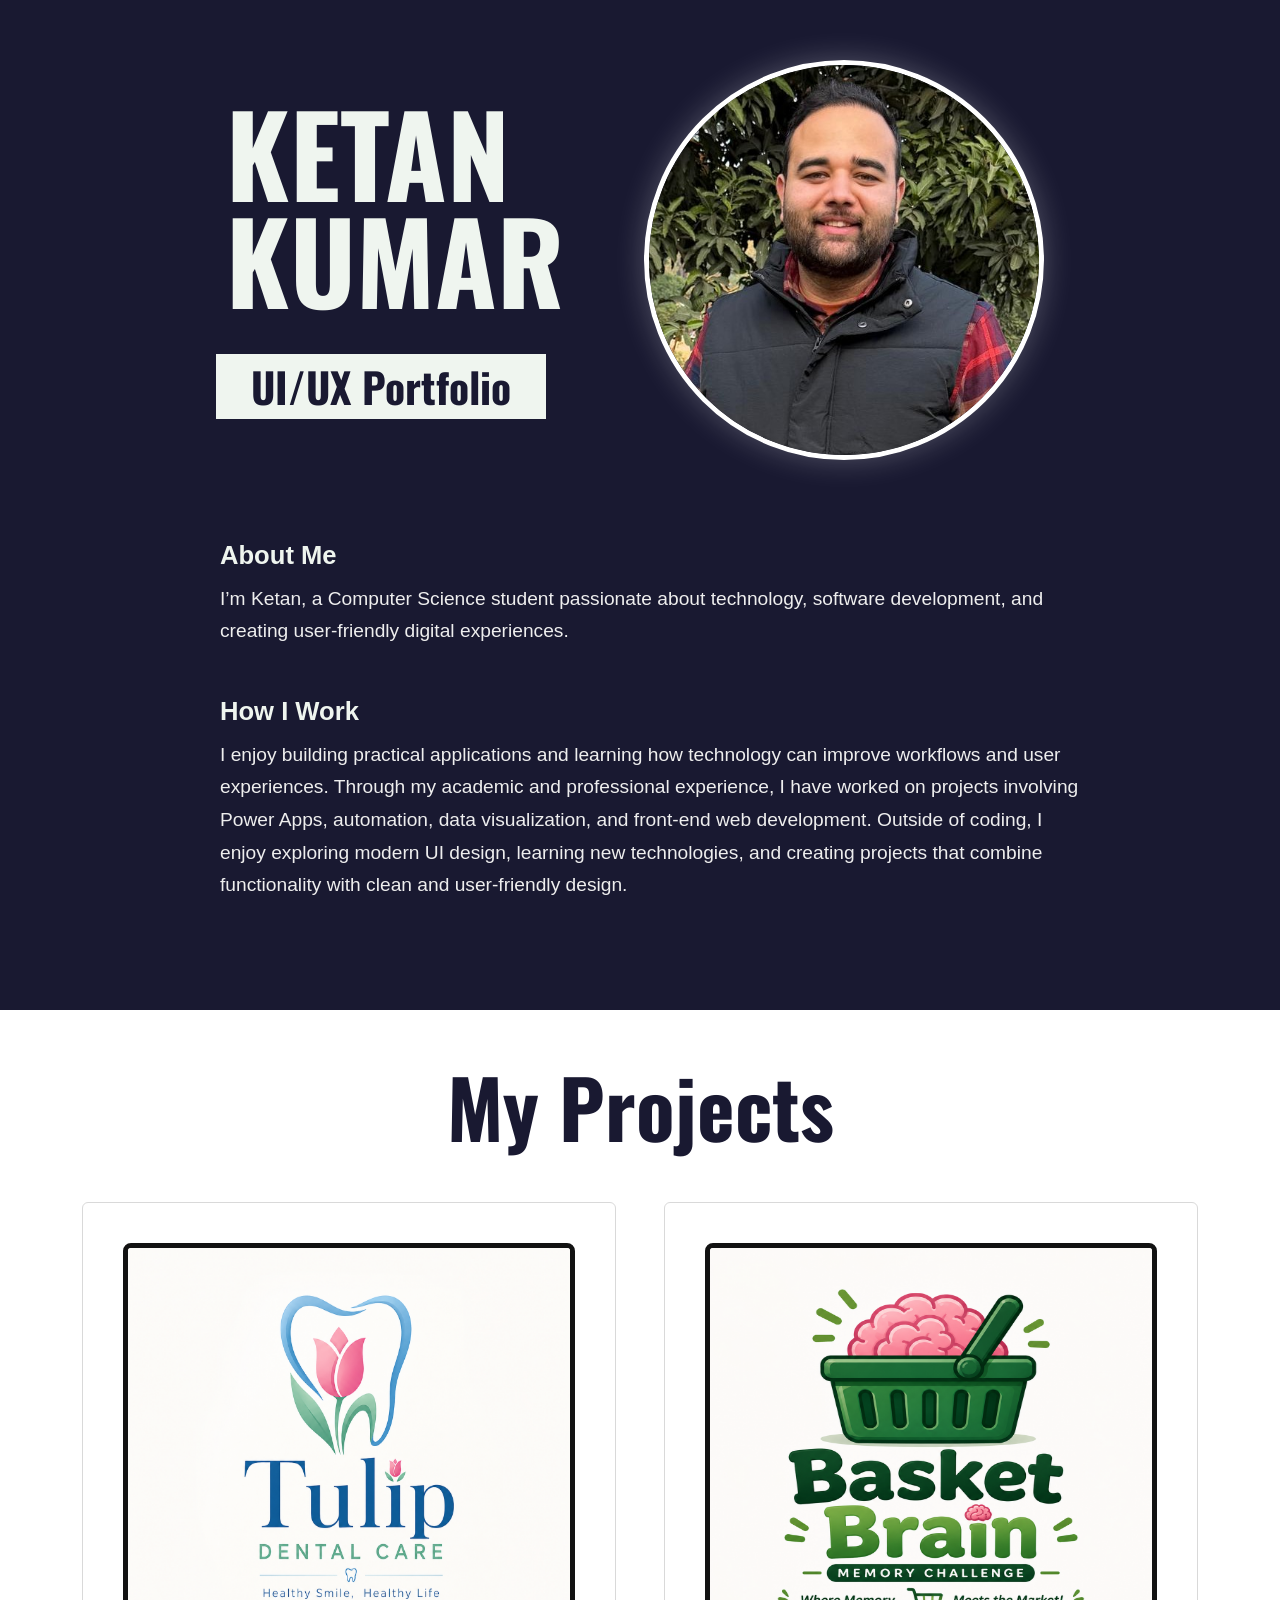
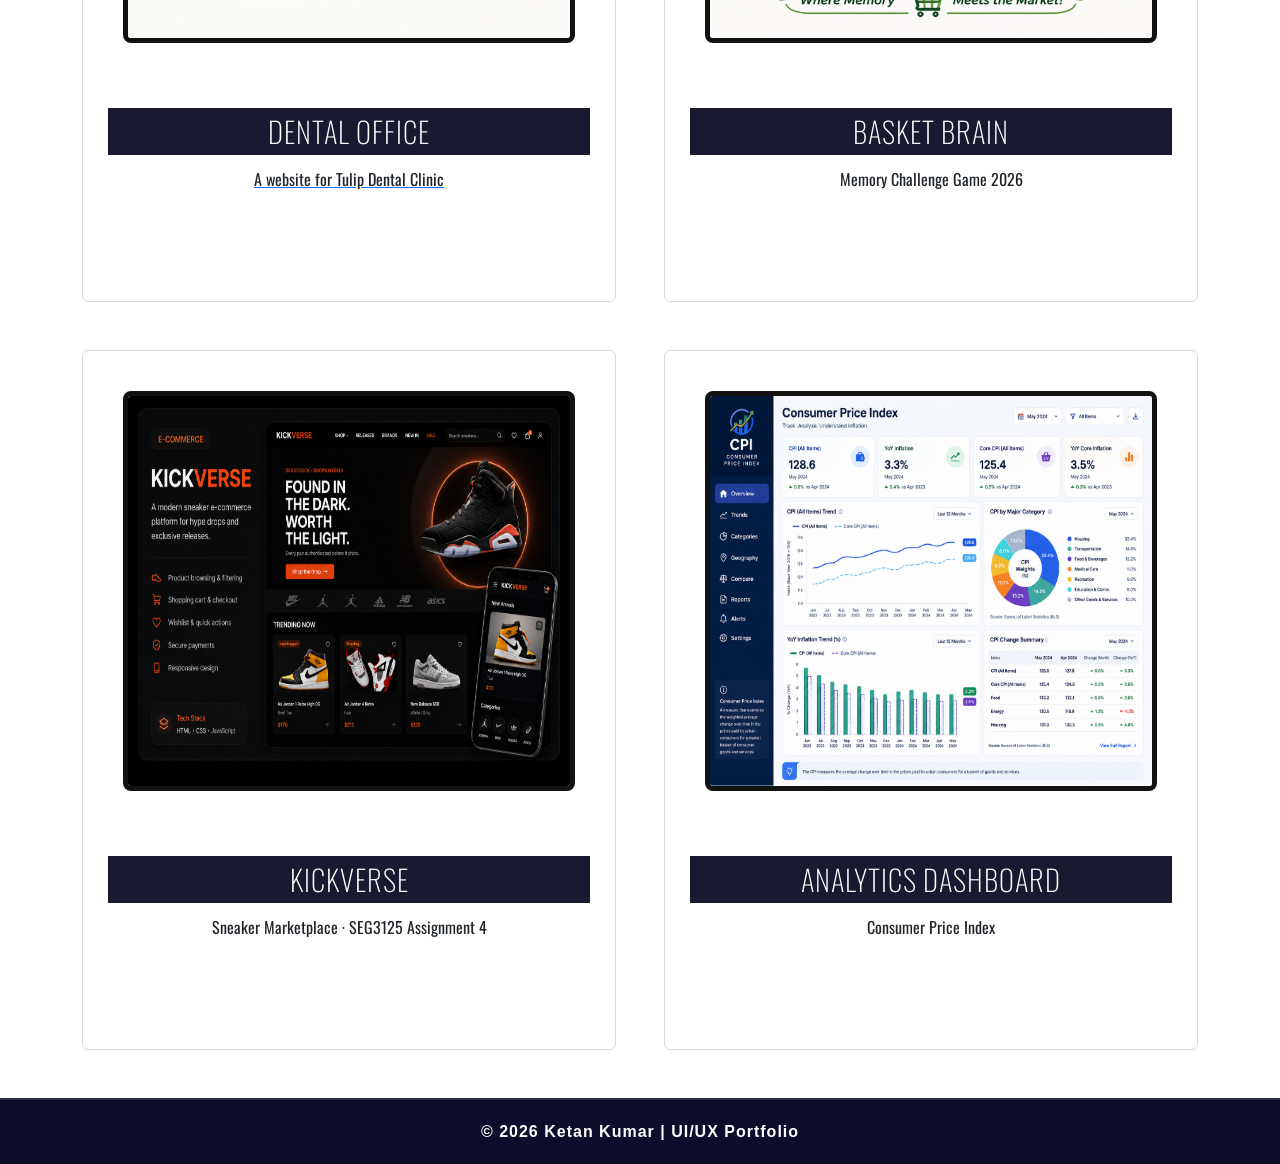
==== commit b8ec69c5: "Update KickVerse project card image" ====
--- a/index.html
+++ b/index.html
@@ -1,134 +1,133 @@
-<!DOCTYPE html>
-<html lang="en">
-
-<head>
-  <meta charset="UTF-8" />
-  <meta name="viewport" content="width=device-width, initial-scale=1" />
-  <title>Ketan Kumar – Aspiring UI/UX Designer</title>
-
-  <!-- Google Fonts -->
-  <link href="https://fonts.googleapis.com/css2?family=Oswald:wght@700&display=swap" rel="stylesheet" />
-
-  <!-- Bootstrap CSS -->
-  <link href="https://cdn.jsdelivr.net/npm/bootstrap@5.3.3/dist/css/bootstrap.min.css" rel="stylesheet" />
-
-  <!-- External CSS -->
-  <link rel="stylesheet" href="style.css">
-</head>
-
-<body>
-
-  <!-- HERO SECTION -->
-  <section class="hero-section">
-    <div class="left-side">
-      <p class="ui-text">KETAN</p>
-      <p class="designer-text">KUMAR</p>
-      <p class="name-text">UI/UX Portfolio</p>
-    </div>
-
-       <div class="about-image">
-        <img src="ProfileImage.jpeg" alt="Ketan Kumar">
-    </div>
-
-    <div class="right-side">
-      <div class="section-block">
-        <h3>About Me</h3>
-        <p>
-          I’m Ketan, a Computer Science student passionate about technology, software development, 
-          and creating user-friendly digital experiences.
-
-        </p>
-      </div>
-
-      <div class="section-block">
-        <h3>How I Work</h3>
-        <p>
-          I enjoy building practical applications and learning how technology can improve workflows and user experiences. 
-          Through my academic and professional experience, I have worked on projects involving Power Apps, automation, data visualization, 
-          and front-end web development. Outside of coding, I enjoy exploring modern UI design, 
-          learning new technologies, and creating projects that combine functionality with clean and user-friendly design.
-        </p>
-      </div>
-    </div>
-  </section>
-
-  <!-- MY Projects SECTION -->
-  <section class="py-5 bg-white">
-    <div class="container text-center">
-      <h2 class="mb-5">My Projects</h2>
-
-      <div class="row row-cols-1 row-cols-md-2 g-5 justify-content-center">
-
-        <div class="col">
-         <!-- <a href="underDevelopment.html" target="_blank" class="text-decoration-none text-dark"> -->
-            <a href="https://tulipdentalcare-ketankumar.vercel.app/" target="_blank">
-            <div class="card design-card h-100">
-              <div class="image-wrapper">
-                <img src="Design1.png" class="card-img-top" alt="Dental office Placeholder">
-              </div>
-
-              <div class="card-body">
-                <h5 class="card-title">Dental office</h5>
-                <p class="card-text">A website for Tulip Dental Clinic</p>
-              </div>
-            </div>
-          </a>
-        </div>
-
-        <div class="col">
-          <a href="https://basketbrain-ketankumar.vercel.app/" target="_blank" class="text-decoration-none text-dark">
-            <div class="card design-card h-100">
-              <div class="image-wrapper">
-                <img src="Design2.png" class="card-img-top" alt="Basket Brain Placeholder">
-              </div>
-
-              <div class="card-body">
-                <h5 class="card-title">Basket Brain</h5>
-                <p class="card-text">Memory Challenge Game 2026</p>
-              </div>
-            </div>
-          </a>
-        </div>
-
-        <div class="col">
-          <a href="https://seg-3125-assignment4.vercel.app/" target="_blank" class="text-decoration-none text-dark">
-            <div class="card design-card h-100">
-              <div class="image-wrapper">
-                <img src="Design3.png" class="card-img-top" alt="KickVerse E-commerce">
-              </div>
-
-              <div class="card-body">
-                <h5 class="card-title">KickVerse</h5>
-                <p class="card-text">Sneaker Marketplace · SEG3125 Assignment 4</p>
-              </div>
-            </div>
-          </a>
-        </div>
-
-        <div class="col">
-          <a href="underDevelopment.html" target="_blank" class="text-decoration-none text-dark">
-            <div class="card design-card h-100">
-              <div class="image-wrapper">
-                <img src="Design4.png" class="card-img-top" alt="Data Analysis">
-              </div>
-
-              <div class="card-body">
-                <h5 class="card-title">Analytics Dashboard</h5>
-                <p class="card-text">Consumer Price Index</p>
-              </div>
-            </div>
-          </a>
-        </div>
-
-      </div>
-    </div>
-  </section>
-
-  <footer class="footer">
-    <p>© 2026 Ketan Kumar | UI/UX Portfolio</p>
-</footer>
-
-</body>
-
-</html>
-                                                                                                                                                       +<!DOCTYPE html>
+<html lang="en">
+
+<head>
+  <meta charset="UTF-8" />
+  <meta name="viewport" content="width=device-width, initial-scale=1" />
+  <title>Ketan Kumar – Aspiring UI/UX Designer</title>
+
+  <!-- Google Fonts -->
+  <link href="https://fonts.googleapis.com/css2?family=Oswald:wght@700&display=swap" rel="stylesheet" />
+
+  <!-- Bootstrap CSS -->
+  <link href="https://cdn.jsdelivr.net/npm/bootstrap@5.3.3/dist/css/bootstrap.min.css" rel="stylesheet" />
+
+  <!-- External CSS -->
+  <link rel="stylesheet" href="style.css">
+</head>
+
+<body>
+
+  <!-- HERO SECTION -->
+  <section class="hero-section">
+    <div class="left-side">
+      <p class="ui-text">KETAN</p>
+      <p class="designer-text">KUMAR</p>
+      <p class="name-text">UI/UX Portfolio</p>
+    </div>
+
+       <div class="about-image">
+        <img src="ProfileImage.jpeg" alt="Ketan Kumar">
+    </div>
+
+    <div class="right-side">
+      <div class="section-block">
+        <h3>About Me</h3>
+        <p>
+          I’m Ketan, a Computer Science student passionate about technology, software development, 
+          and creating user-friendly digital experiences.
+
+        </p>
+      </div>
+
+      <div class="section-block">
+        <h3>How I Work</h3>
+        <p>
+          I enjoy building practical applications and learning how technology can improve workflows and user experiences. 
+          Through my academic and professional experience, I have worked on projects involving Power Apps, automation, data visualization, 
+          and front-end web development. Outside of coding, I enjoy exploring modern UI design, 
+          learning new technologies, and creating projects that combine functionality with clean and user-friendly design.
+        </p>
+      </div>
+    </div>
+  </section>
+
+  <!-- MY Projects SECTION -->
+  <section class="py-5 bg-white">
+    <div class="container text-center">
+      <h2 class="mb-5">My Projects</h2>
+
+      <div class="row row-cols-1 row-cols-md-2 g-5 justify-content-center">
+
+        <div class="col">
+         <!-- <a href="underDevelopment.html" target="_blank" class="text-decoration-none text-dark"> -->
+            <a href="https://tulipdentalcare-ketankumar.vercel.app/" target="_blank">
+            <div class="card design-card h-100">
+              <div class="image-wrapper">
+                <img src="Design1.png" class="card-img-top" alt="Dental office Placeholder">
+              </div>
+
+              <div class="card-body">
+                <h5 class="card-title">Dental office</h5>
+                <p class="card-text">A website for Tulip Dental Clinic</p>
+              </div>
+            </div>
+          </a>
+        </div>
+
+        <div class="col">
+          <a href="https://basketbrain-ketankumar.vercel.app/" target="_blank" class="text-decoration-none text-dark">
+            <div class="card design-card h-100">
+              <div class="image-wrapper">
+                <img src="Design2.png" class="card-img-top" alt="Basket Brain Placeholder">
+              </div>
+
+              <div class="card-body">
+                <h5 class="card-title">Basket Brain</h5>
+                <p class="card-text">Memory Challenge Game 2026</p>
+              </div>
+            </div>
+          </a>
+        </div>
+
+        <div class="col">
+          <a href="https://seg-3125-assignment4.vercel.app/" target="_blank" class="text-decoration-none text-dark">
+            <div class="card design-card h-100">
+              <div class="image-wrapper">
+                <img src="Design3.png" class="card-img-top" alt="KickVerse E-commerce">
+              </div>
+
+              <div class="card-body">
+                <h5 class="card-title">KickVerse</h5>
+                <p class="card-text">Sneaker Marketplace · SEG3125 Assignment 4</p>
+              </div>
+            </div>
+          </a>
+        </div>
+
+        <div class="col">
+          <a href="underDevelopment.html" target="_blank" class="text-decoration-none text-dark">
+            <div class="card design-card h-100">
+              <div class="image-wrapper">
+                <img src="Design4.png" class="card-img-top" alt="Data Analysis">
+              </div>
+
+              <div class="card-body">
+                <h5 class="card-title">Analytics Dashboard</h5>
+                <p class="card-text">Consumer Price Index</p>
+              </div>
+            </div>
+          </a>
+        </div>
+
+      </div>
+    </div>
+  </section>
+
+  <footer class="footer">
+    <p>© 2026 Ketan Kumar | UI/UX Portfolio</p>
+</footer>
+
+</body>
+
+</html>
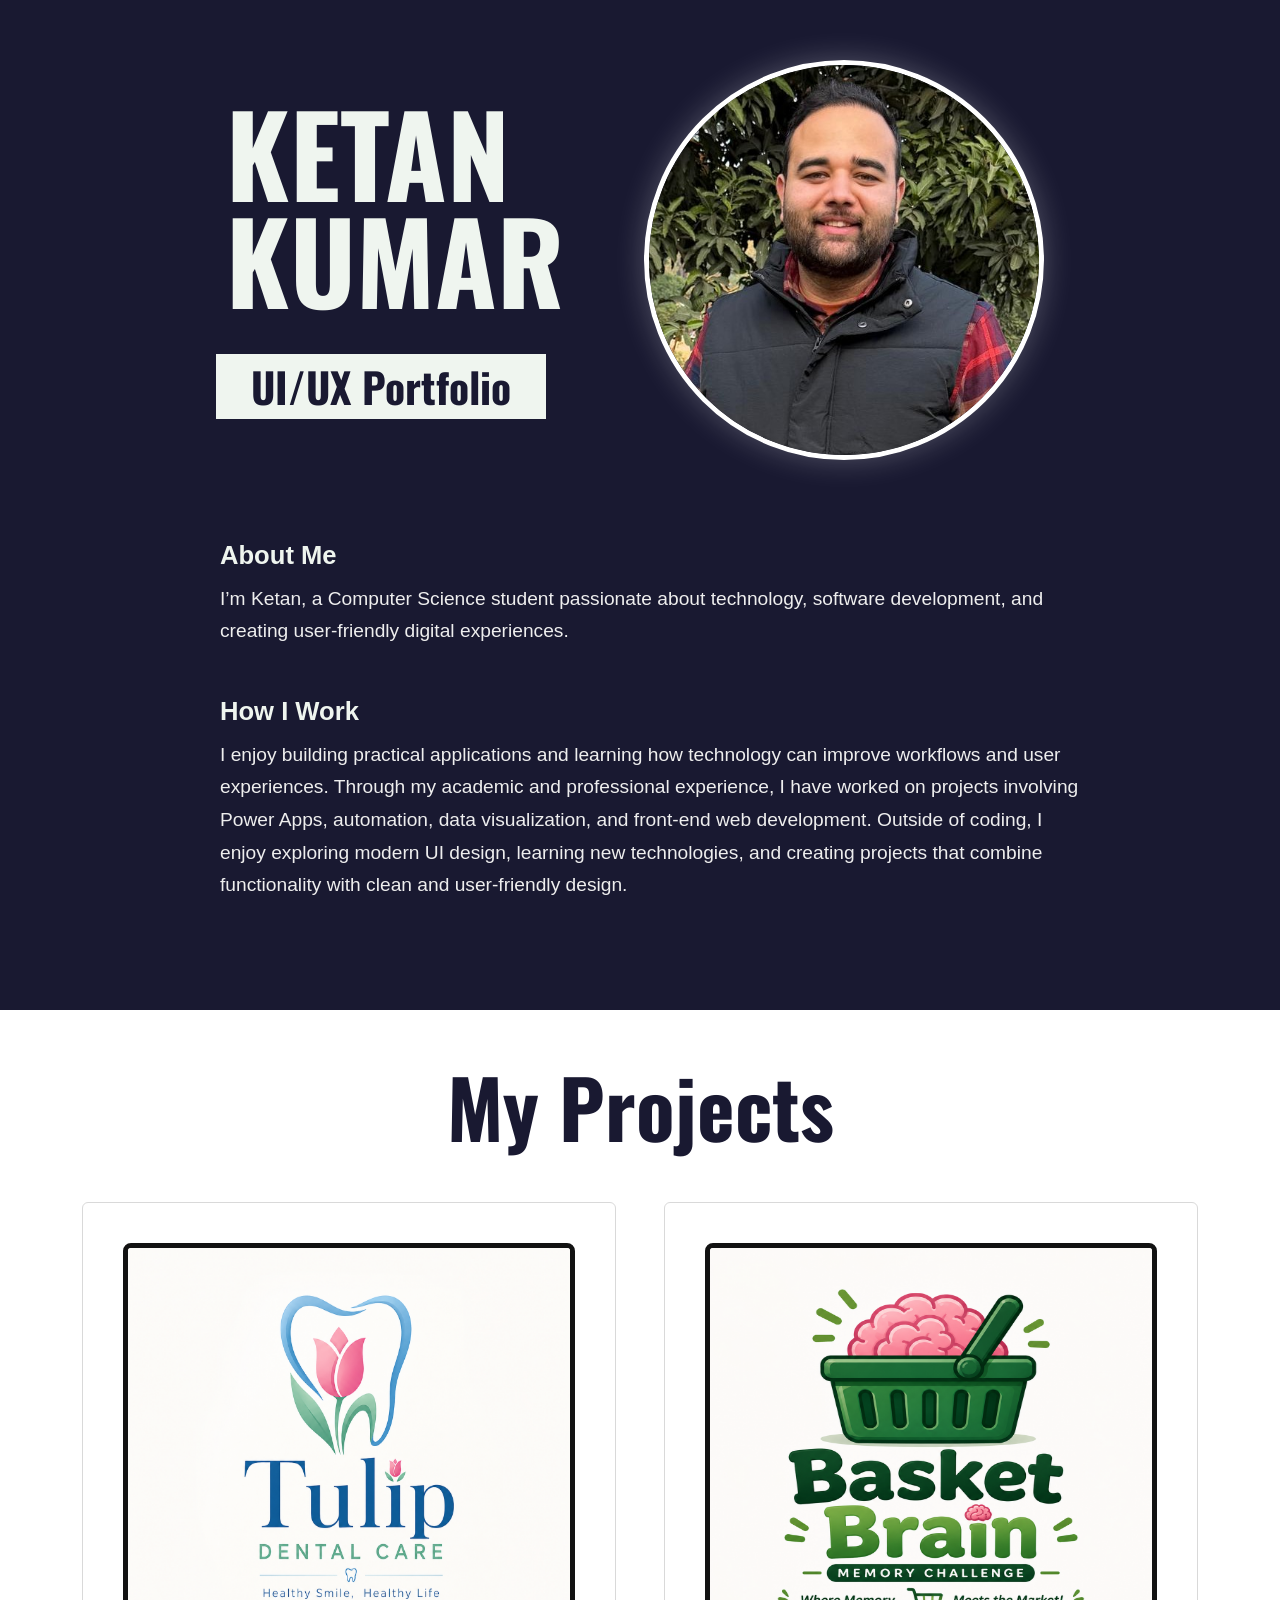
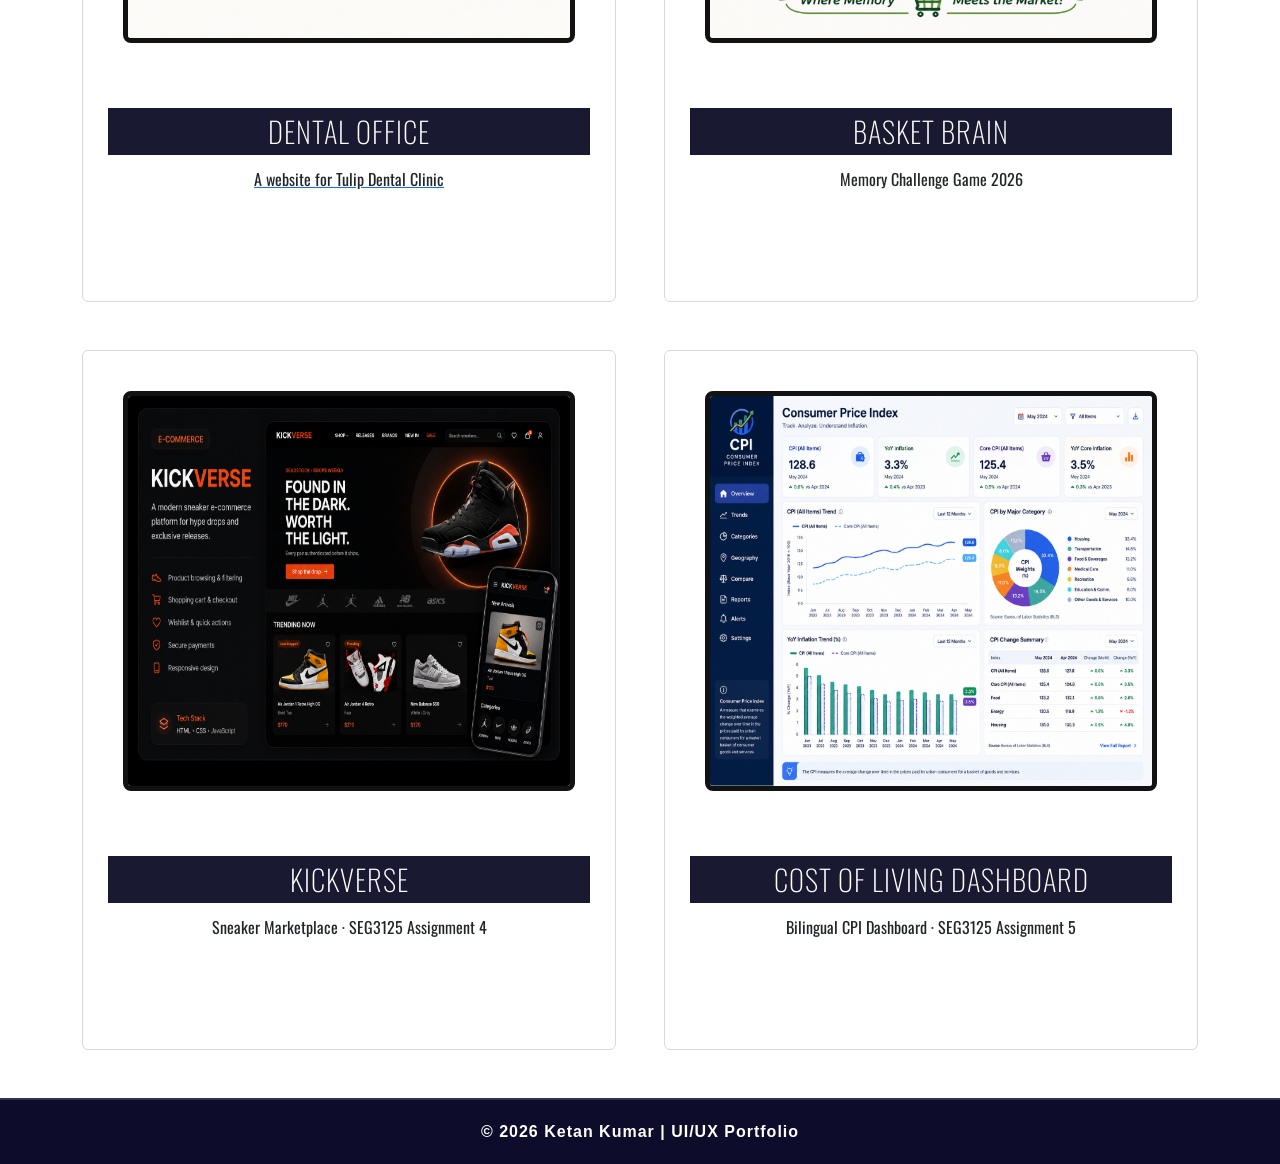
==== commit 662bfa0b: "Link Assignment 5 cost-of-living dashboard from portfolio" ====
--- a/index.html
+++ b/index.html
@@ -91,7 +91,7 @@
         </div>
 
         <div class="col">
-          <a href="https://seg-3125-assignment4.vercel.app/" target="_blank" class="text-decoration-none text-dark">
+          <a href="https://seg3125-a4-kickverse-ketankumar.vercel.app/" target="_blank" class="text-decoration-none text-dark">
             <div class="card design-card h-100">
               <div class="image-wrapper">
                 <img src="Design3.png" class="card-img-top" alt="KickVerse E-commerce">
@@ -106,19 +106,19 @@
         </div>
 
         <div class="col">
-          <a href="underDevelopment.html" target="_blank" class="text-decoration-none text-dark">
-            <div class="card design-card h-100">
-              <div class="image-wrapper">
-                <img src="Design4.png" class="card-img-top" alt="Data Analysis">
-              </div>
+  <a href="https://seg-3125-a5-ketankumar.vercel.app/" target="_blank" class="text-decoration-none text-dark">
+    <div class="card design-card h-100">
+      <div class="image-wrapper">
+        <img src="Design4.png" class="card-img-top" alt="Cost of Living CPI Dashboard">
+      </div>
 
-              <div class="card-body">
-                <h5 class="card-title">Analytics Dashboard</h5>
-                <p class="card-text">Consumer Price Index</p>
-              </div>
-            </div>
-          </a>
-        </div>
+      <div class="card-body">
+        <h5 class="card-title">Cost of Living Dashboard</h5>
+        <p class="card-text">Bilingual CPI Dashboard · SEG3125 Assignment 5</p>
+      </div>
+    </div>
+  </a>
+</div>
 
       </div>
     </div>
